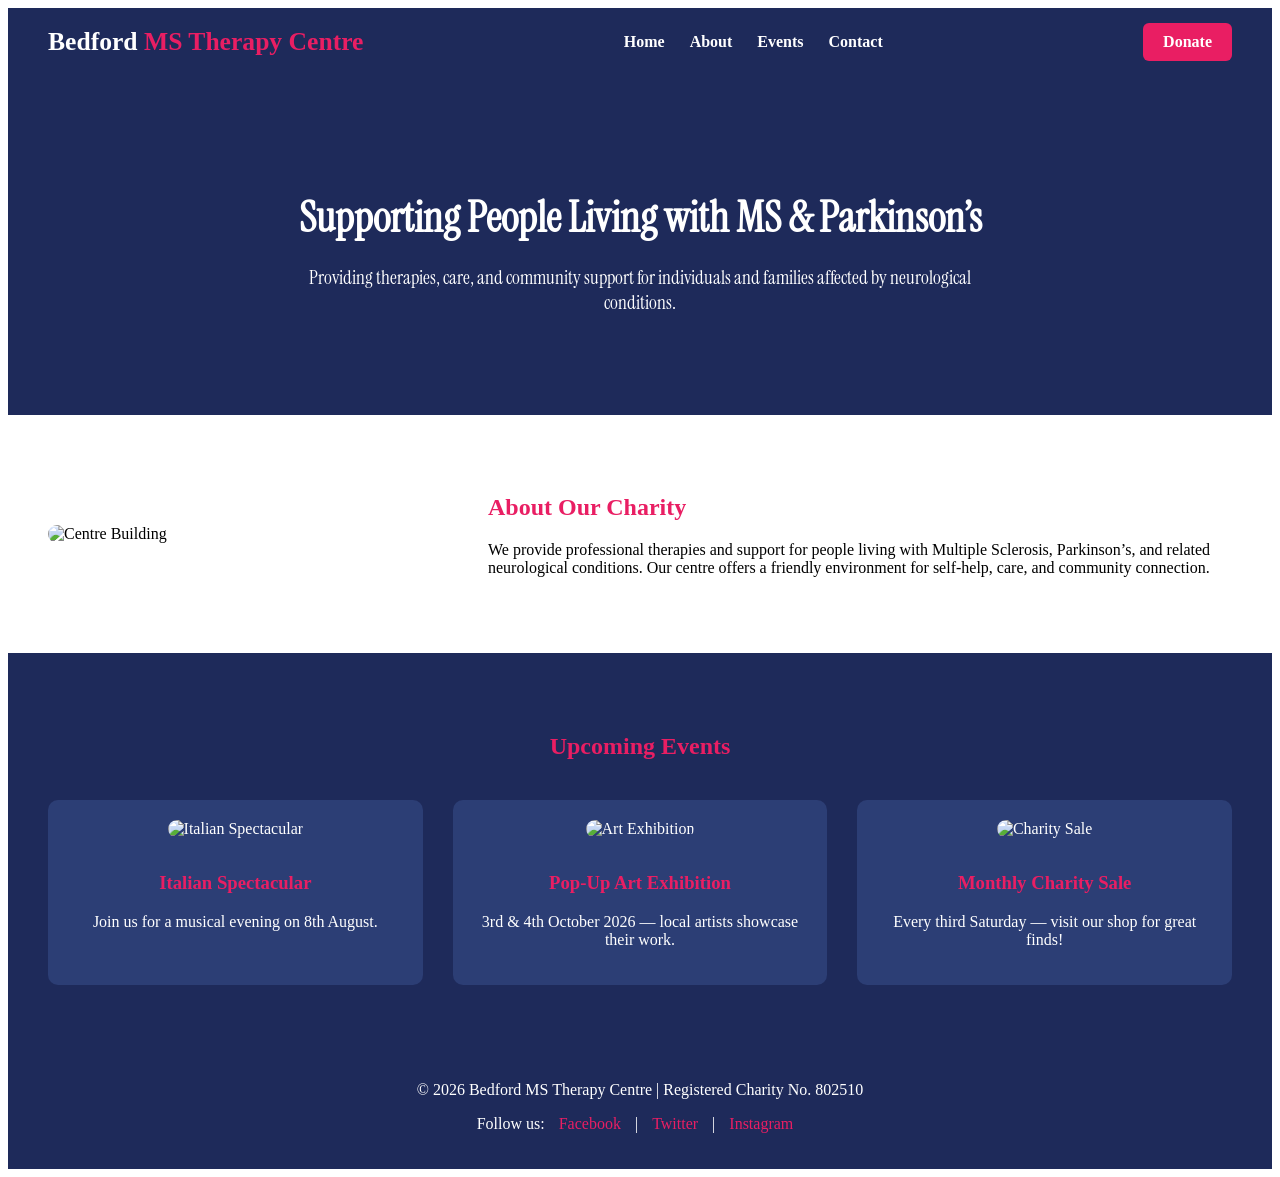
==== index.html @ 2bb35f6f "Merge pull request #1 from sixsevenuinely/main Add logo image" ====
<!DOCTYPE html>
<html lang="en">
<head>
  <meta charset="UTF-8">
  <meta name="viewport" content="width=device-width, initial-scale=1.0">
  <title>Bedford MS Therapy Centre</title>
<style>
  <style>
    body {
      font-family: Arial, Helvetica, sans-serif;
      margin: 0;
      background-color: #f5f7fa;
      color: #1e2a5a;
      line-height: 1.6;
    }

    a {
      text-decoration: none;
      color: inherit;
    }

    /* ===== NAVBAR ===== */
    .navbar {
      background-color: #1e2a5a;
      color: white;
      display: flex;
      justify-content: space-between;
      align-items: center;
      padding: 15px 40px;
      position: sticky;
      top: 0;
      z-index: 1000;
    }

    .logo {
      font-size: 1.6em;
      font-weight: bold;
    }

    .logo span {
      color: #e91e63;
    }

    .nav-links {
      list-style: none;
      display: flex;
      gap: 25px;
      margin: 0;
      padding: 0;
    }

    .nav-links li a {
      color: white;
      font-weight: bold;
      transition: 0.3s;
    }

    .nav-links li a:hover {
      color: #e91e63;
    }

    .donate-btn {
      background-color: #e91e63;
      color: white;
      padding: 10px 20px;
      border-radius: 6px;
      font-weight: bold;
      transition: 0.3s;
    }

    .donate-btn:hover {
      background-color: #c2185b;
    }

    /* Hamburger */
    .hamburger {
      display: none;
      font-size: 2rem;
      cursor: pointer;
    }

    #menu-toggle {
      display: none;
    }

    @media (max-width: 768px) {
      .nav-links {
        position: absolute;
        top: 70px;
        right: 0;
        background-color: #1e2a5a;
        width: 100%;
        flex-direction: column;
        text-align: center;
        display: none;
        padding: 20px 0;
      }

      .nav-links li {
        margin: 15px 0;
      }

      #menu-toggle:checked ~ .nav-links {
        display: flex;
      }

      .hamburger {
        display: block;
      }

      .donate-btn {
        display: none;
      }
    }

    /* ===== HERO ===== */
    .hero {
      background-color: #1e2a5a;
      color: white;
      text-align: center;
      padding: 80px 20px;
      font-family: "Instrument Serif", serif;
      font-weight: 400;
      font-style: normal;
    }

    .hero h1 {
      font-size: 2.6em;
      margin-bottom: 10px;
    }

    .hero p {
      font-size: 1.2em;
      max-width: 700px;
      margin: 20px auto;
    }

    /* ===== ABOUT ===== */
    .about {
      display: flex;
      flex-wrap: wrap;
      align-items: center;
      padding: 60px 40px;
      background-color: #ffffff;
    }

    .about img {
      width: 400px;
      border-radius: 10px;
      margin-right: 40px;
    }

    .about-text {
      flex: 1;
      min-width: 300px;
    }

    .about-text h2 {
      color: #e91e63;
    }

    @media (max-width: 768px) {
      .about {
        flex-direction: column;
        text-align: center;
      }

      .about img {
        margin: 0 0 20px 0;
      }
    }

    /* ===== EVENTS ===== */
    .events {
      background-color: #1e2a5a;
      color: white;
      padding: 60px 40px;
    }

    .events h2 {
      text-align: center;
      margin-bottom: 40px;
      color: #e91e63;
    }

    .event-grid {
      display: grid;
      grid-template-columns: repeat(auto-fit, minmax(250px, 1fr));
      gap: 30px;
    }

    .event {
      background-color: #2c3e75;
      padding: 20px;
      border-radius: 10px;
      text-align: center;
    }

    .event img {
      width: 100%;
      height: 180px;
      object-fit: cover;
      border-radius: 10px;
      margin-bottom: 15px;
    }

    .event h3 {
      color: #e91e63;
    }

    /* ===== FOOTER ===== */
    footer {
      background-color: #1e2a5a;
      color: white;
      text-align: center;
      padding: 20px;
    }

    footer a {
      color: #e91e63;
      margin: 0 10px;
    }
  </style>
  <link rel="preconnect" href="https://fonts.googleapis.com">
  <link rel="preconnect" href="https://fonts.gstatic.com" crossorigin>
  <link href="https://fonts.googleapis.com/css2?family=Instrument+Serif:ital@0;1&family=Montserrat:ital,wght@0,100..900;1,100..900&display=swap" rel="stylesheet">
</head>

<body>

  <!-- NAVBAR -->
  <nav class="navbar">
    <div class="logo">Bedford <span>MS Therapy Centre</span></div>

    <input type="checkbox" id="menu-toggle">
    <label for="menu-toggle" class="hamburger">&#9776;</label>

    <ul class="nav-links">
      <li><a href="index.html">Home</a></li>
      <li><a href="about.html">About</a></li>
      <li><a href="events.html">Events</a></li>
      <li><a href="contact.html">Contact</a></li>
    </ul>

    <a href="donate.html" class="donate-btn">Donate</a>
  </nav>

  <!-- HERO -->
  <section class="hero">
    <h1>Supporting People Living with MS & Parkinson’s</h1>
    <p>Providing therapies, care, and community support for individuals and families affected by neurological conditions.</p>
  </section>

  <!-- ABOUT -->
  <section class="about">
    <img src="images/image4.jpg" alt="Centre Building">
    <div class="about-text">
      <h2>About Our Charity</h2>
      <p>We provide professional therapies and support for people living with Multiple Sclerosis, Parkinson’s, and related neurological conditions. Our centre offers a friendly environment for self-help, care, and community connection.</p>
    </div>
  </section>

  <!-- EVENTS -->
  <section class="events">
    <h2>Upcoming Events</h2>
    <div class="event-grid">
      <div class="event">
        <img src="images/image2.webp" alt="Italian Spectacular">
        <h3>Italian Spectacular</h3>
        <p>Join us for a musical evening on 8th August.</p>
      </div>

      <div class="event">
        <img src="image3.webp" alt="Art Exhibition">
        <h3>Pop-Up Art Exhibition</h3>
        <p>3rd & 4th October 2026 — local artists showcase their work.</p>
      </div>

      <div class="event">
        <img src="image4.webp" alt="Charity Sale">
        <h3>Monthly Charity Sale</h3>
        <p>Every third Saturday — visit our shop for great finds!</p>
      </div>
    </div>
  </section>

  <!-- FOOTER -->
  <footer>
    <p>© 2026 Bedford MS Therapy Centre | Registered Charity No. 802510</p>
    <p>Follow us:
      <a href="#">Facebook</a> |
      <a href="#">Twitter</a> |
      <a href="#">Instagram</a>
    </p>
  </footer>

</body>
</html>
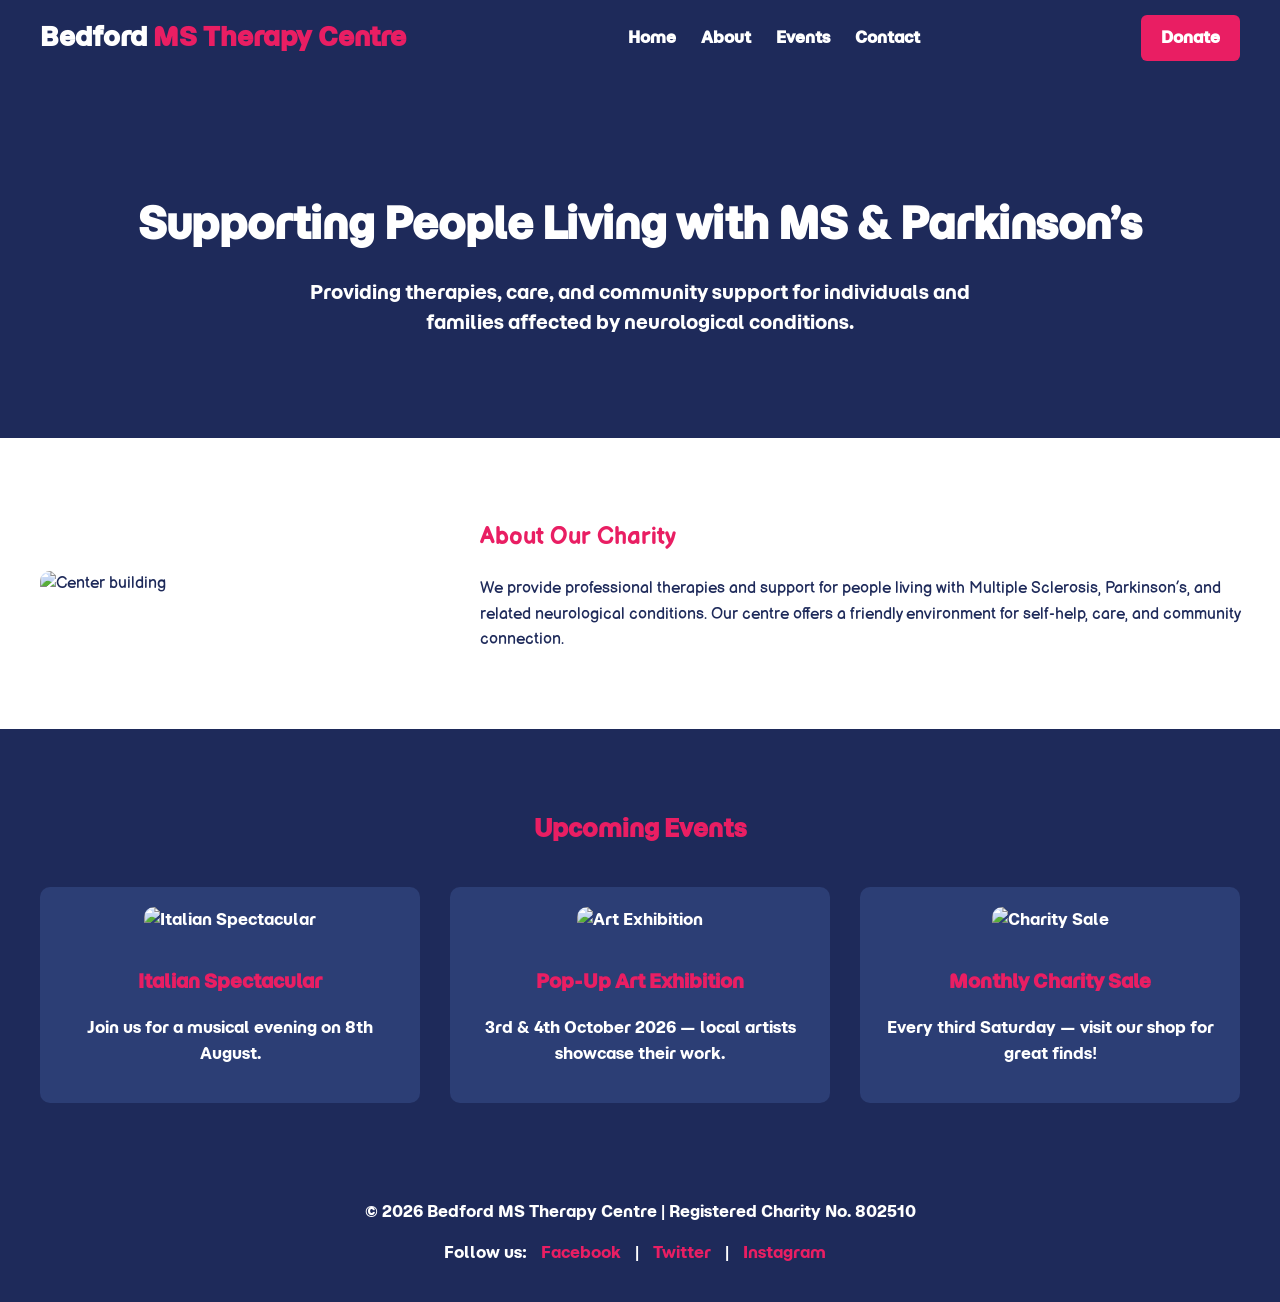
==== commit 21c607a8: "Fixed Fonts" ====
--- a/index.html
+++ b/index.html
@@ -4,10 +4,14 @@
   <meta charset="UTF-8">
   <meta name="viewport" content="width=device-width, initial-scale=1.0">
   <title>Bedford MS Therapy Centre</title>
-<style>
+
   <style>
+  @import url('https://fonts.googleapis.com/css2?family=Momo+Trust+Display&display=swap');
+  @import url('https://fonts.googleapis.com/css2?family=Balsamiq+Sans:ital,wght@0,400;0,700;1,400;1,700&display=swap');
     body {
-      font-family: Arial, Helvetica, sans-serif;
+      font-family: "Momo Trust Display", sans-serif;
+      font-weight: 400;
+      font-style: normal;
       margin: 0;
       background-color: #f5f7fa;
       color: #1e2a5a;
@@ -119,9 +123,6 @@
       color: white;
       text-align: center;
       padding: 80px 20px;
-      font-family: "Instrument Serif", serif;
-      font-weight: 400;
-      font-style: normal;
     }
 
     .hero h1 {
@@ -137,6 +138,9 @@
 
     /* ===== ABOUT ===== */
     .about {
+      font-family: "Balsamiq Sans", sans-serif;
+      font-weight: 400;
+      font-style: normal;
       display: flex;
       flex-wrap: wrap;
       align-items: center;
@@ -220,10 +224,8 @@
       color: #e91e63;
       margin: 0 10px;
     }
+
   </style>
-  <link rel="preconnect" href="https://fonts.googleapis.com">
-  <link rel="preconnect" href="https://fonts.gstatic.com" crossorigin>
-  <link href="https://fonts.googleapis.com/css2?family=Instrument+Serif:ital@0;1&family=Montserrat:ital,wght@0,100..900;1,100..900&display=swap" rel="stylesheet">
 </head>
 
 <body>
@@ -253,7 +255,7 @@
 
   <!-- ABOUT -->
   <section class="about">
-    <img src="images/image4.jpg" alt="Centre Building">
+    <img src="" alt="Center building">
     <div class="about-text">
       <h2>About Our Charity</h2>
       <p>We provide professional therapies and support for people living with Multiple Sclerosis, Parkinson’s, and related neurological conditions. Our centre offers a friendly environment for self-help, care, and community connection.</p>
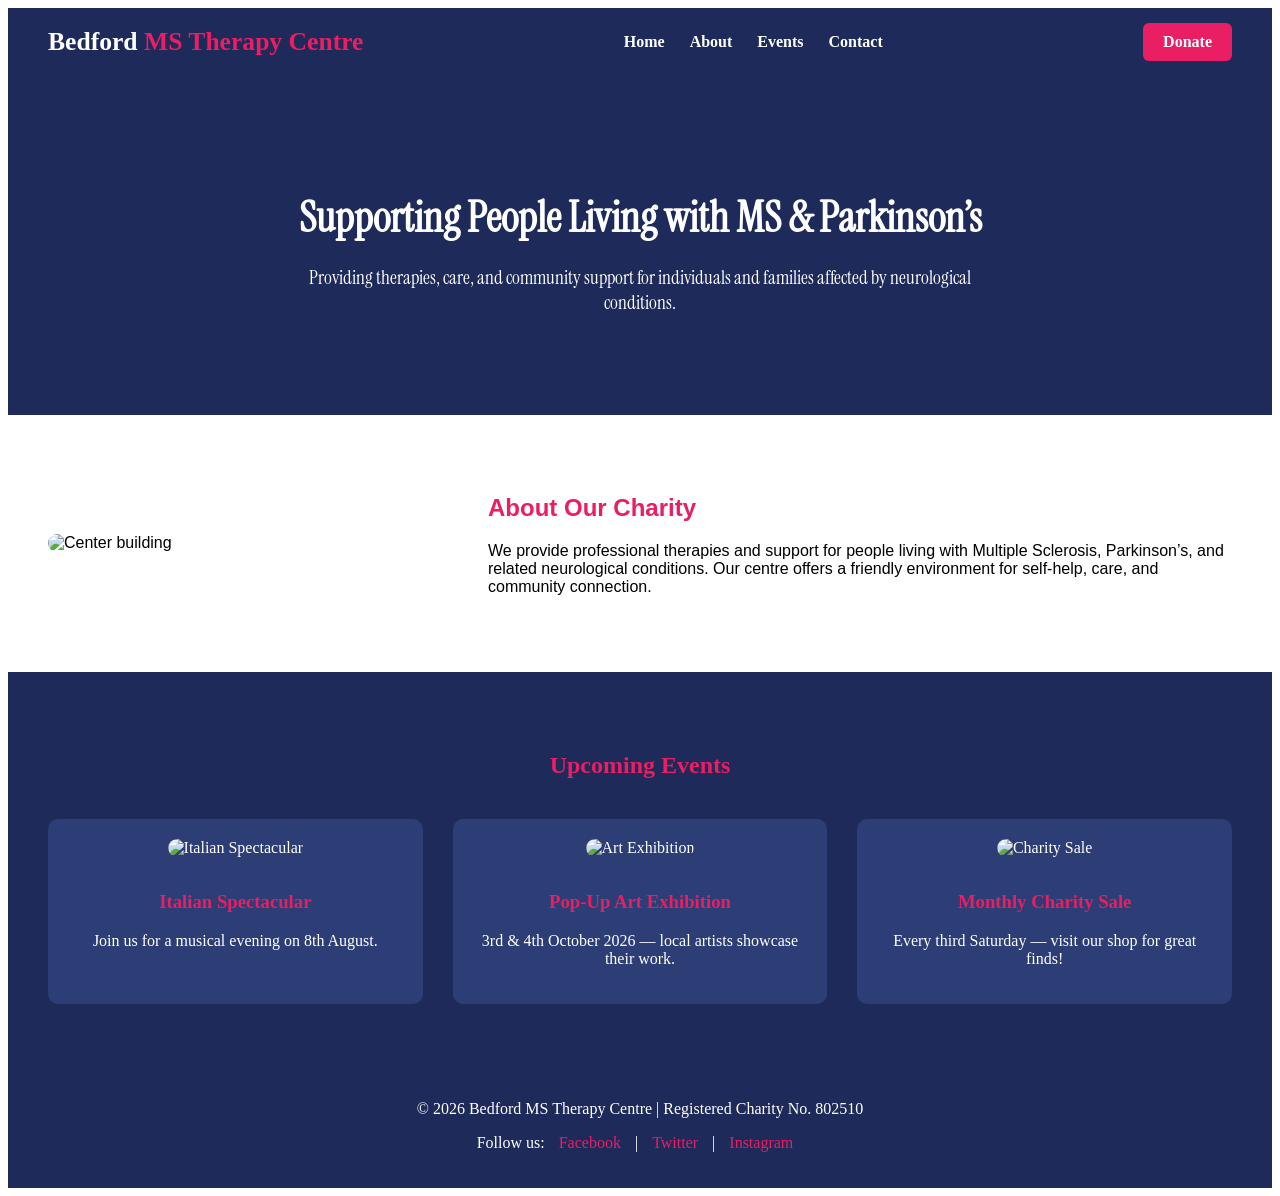
==== commit 060d60fe: "Fixed Fonts" ====
--- a/index.html
+++ b/index.html
@@ -4,7 +4,7 @@
   <meta charset="UTF-8">
   <meta name="viewport" content="width=device-width, initial-scale=1.0">
   <title>Bedford MS Therapy Centre</title>
-
+<style>
   <style>
   @import url('https://fonts.googleapis.com/css2?family=Momo+Trust+Display&display=swap');
   @import url('https://fonts.googleapis.com/css2?family=Balsamiq+Sans:ital,wght@0,400;0,700;1,400;1,700&display=swap');
@@ -123,6 +123,9 @@
       color: white;
       text-align: center;
       padding: 80px 20px;
+      font-family: "Instrument Serif", serif;
+      font-weight: 400;
+      font-style: normal;
     }
 
     .hero h1 {
@@ -226,6 +229,9 @@
     }
 
   </style>
+  <link rel="preconnect" href="https://fonts.googleapis.com">
+  <link rel="preconnect" href="https://fonts.gstatic.com" crossorigin>
+  <link href="https://fonts.googleapis.com/css2?family=Instrument+Serif:ital@0;1&family=Montserrat:ital,wght@0,100..900;1,100..900&display=swap" rel="stylesheet">
 </head>
 
 <body>
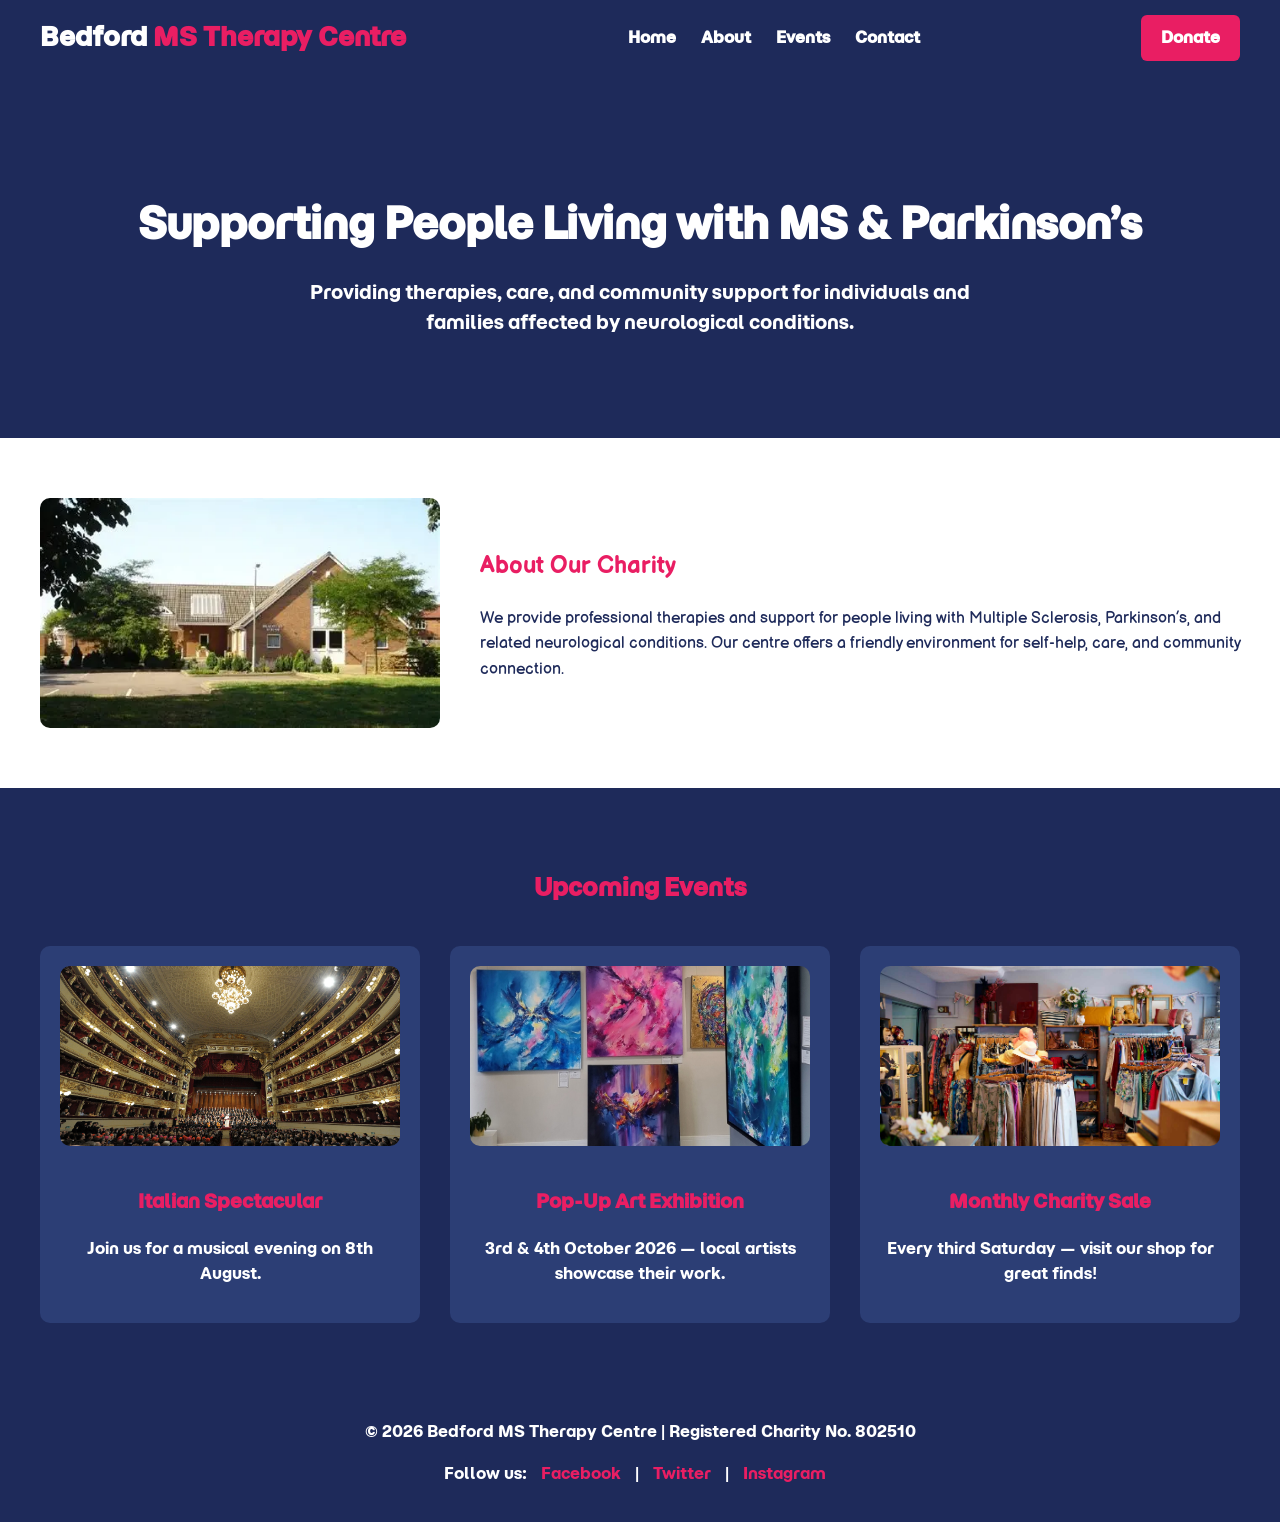
==== commit e53a1d5b: "Merge pull request #3 from JessWalt08/main added images to main page" ====
--- a/index.html
+++ b/index.html
@@ -4,7 +4,7 @@
   <meta charset="UTF-8">
   <meta name="viewport" content="width=device-width, initial-scale=1.0">
   <title>Bedford MS Therapy Centre</title>
-<style>
+
   <style>
   @import url('https://fonts.googleapis.com/css2?family=Momo+Trust+Display&display=swap');
   @import url('https://fonts.googleapis.com/css2?family=Balsamiq+Sans:ital,wght@0,400;0,700;1,400;1,700&display=swap');
@@ -123,9 +123,6 @@
       color: white;
       text-align: center;
       padding: 80px 20px;
-      font-family: "Instrument Serif", serif;
-      font-weight: 400;
-      font-style: normal;
     }
 
     .hero h1 {
@@ -229,9 +226,6 @@
     }
 
   </style>
-  <link rel="preconnect" href="https://fonts.googleapis.com">
-  <link rel="preconnect" href="https://fonts.gstatic.com" crossorigin>
-  <link href="https://fonts.googleapis.com/css2?family=Instrument+Serif:ital@0;1&family=Montserrat:ital,wght@0,100..900;1,100..900&display=swap" rel="stylesheet">
 </head>
 
 <body>
@@ -261,7 +255,7 @@
 
   <!-- ABOUT -->
   <section class="about">
-    <img src="" alt="Center building">
+    <img src="images/centre building.webp" alt="Centre Building">
     <div class="about-text">
       <h2>About Our Charity</h2>
       <p>We provide professional therapies and support for people living with Multiple Sclerosis, Parkinson’s, and related neurological conditions. Our centre offers a friendly environment for self-help, care, and community connection.</p>
@@ -273,19 +267,19 @@
     <h2>Upcoming Events</h2>
     <div class="event-grid">
       <div class="event">
-        <img src="images/image2.webp" alt="Italian Spectacular">
+        <img src="images/italian.jpg" alt="Italian Spectacular">
         <h3>Italian Spectacular</h3>
         <p>Join us for a musical evening on 8th August.</p>
       </div>
 
       <div class="event">
-        <img src="image3.webp" alt="Art Exhibition">
+        <img src="images/pop up art.jpg" alt="Art Exhibition">
         <h3>Pop-Up Art Exhibition</h3>
         <p>3rd & 4th October 2026 — local artists showcase their work.</p>
       </div>
 
       <div class="event">
-        <img src="image4.webp" alt="Charity Sale">
+        <img src="images/charity.jpg" alt="Charity Sale">
         <h3>Monthly Charity Sale</h3>
         <p>Every third Saturday — visit our shop for great finds!</p>
       </div>
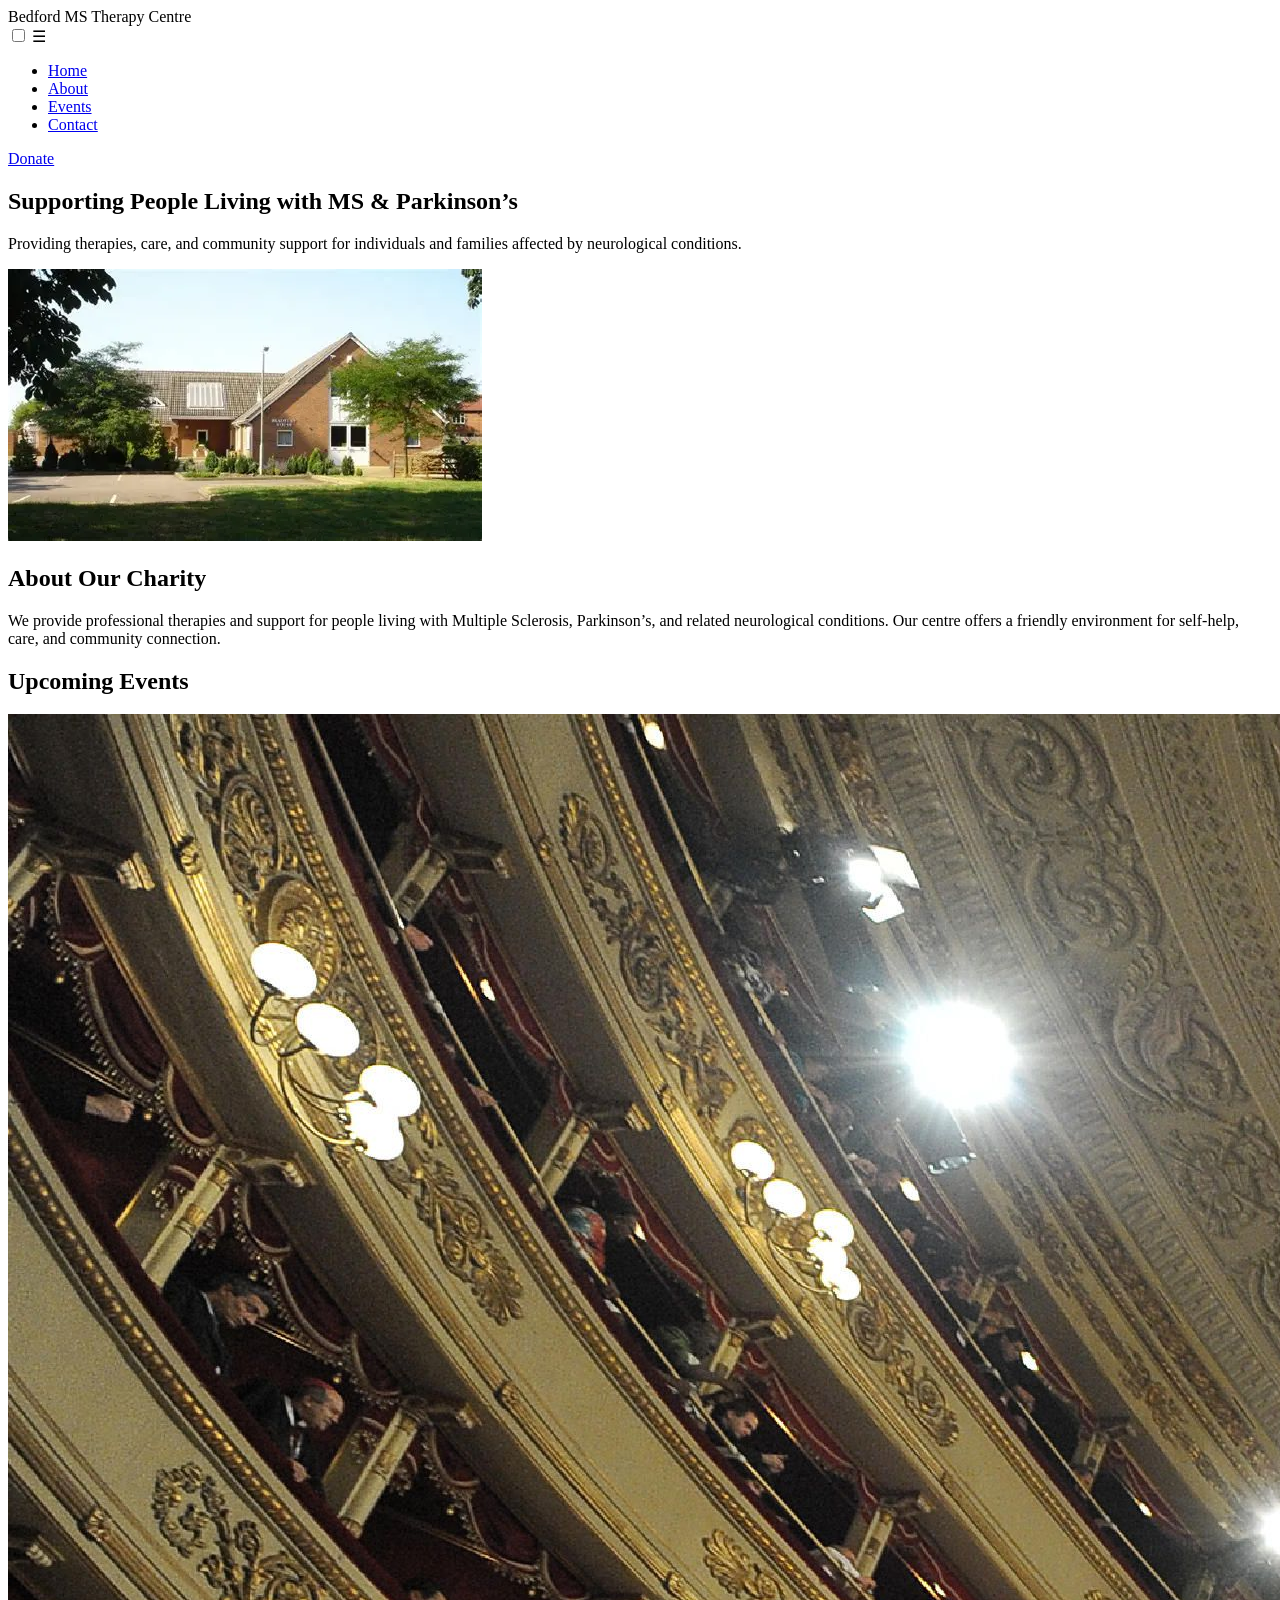
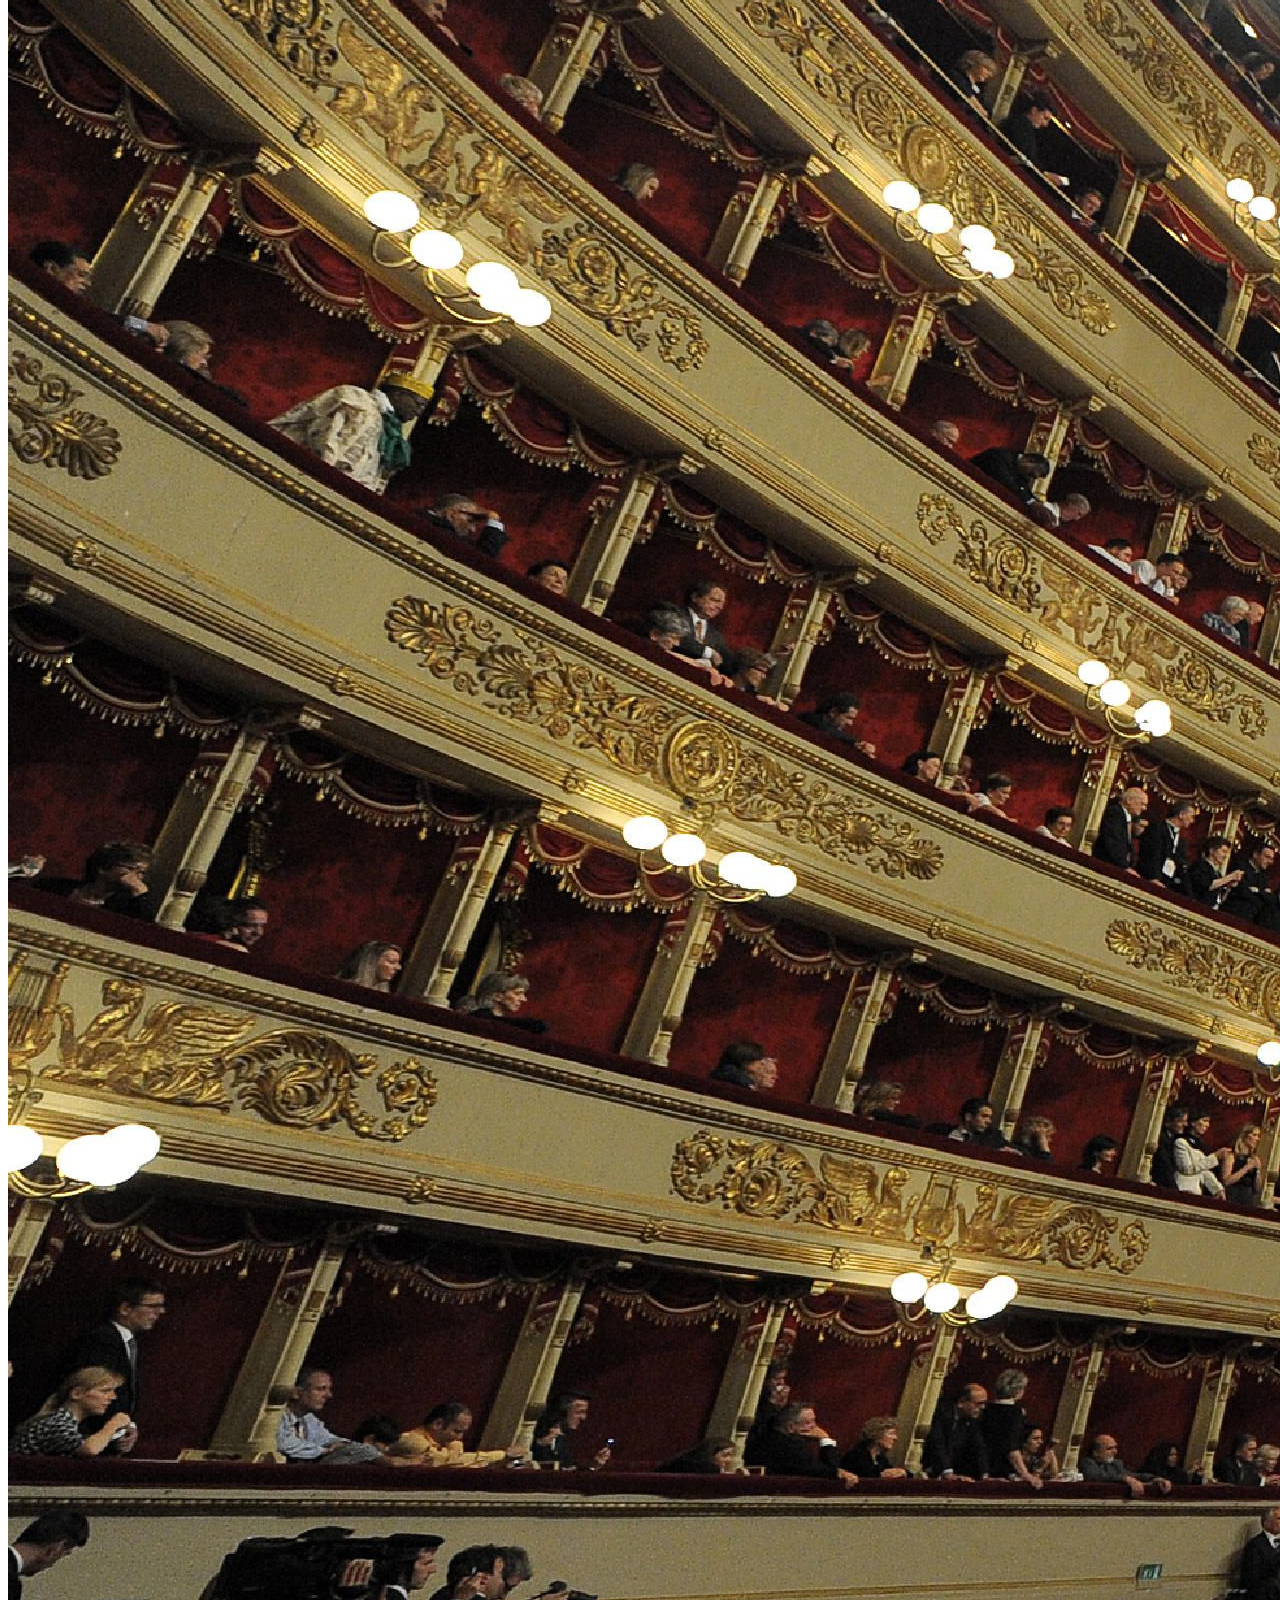
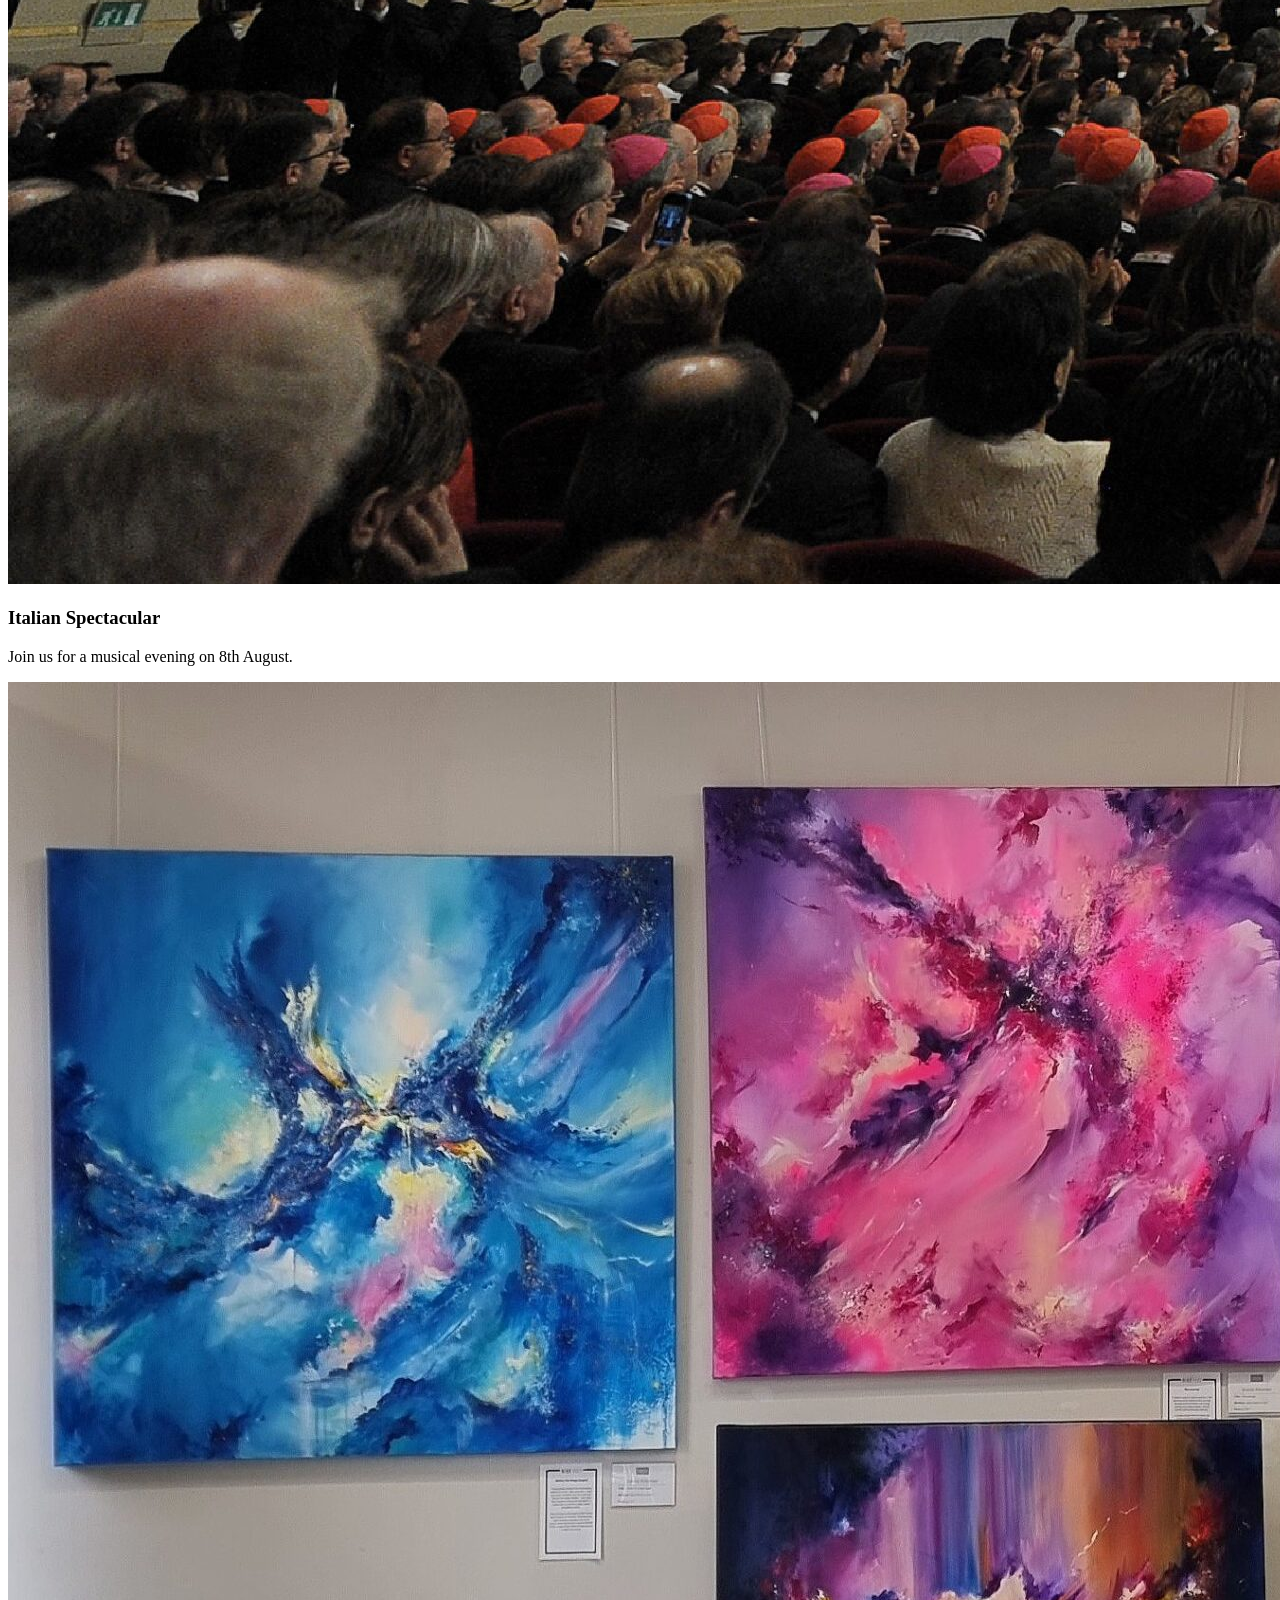
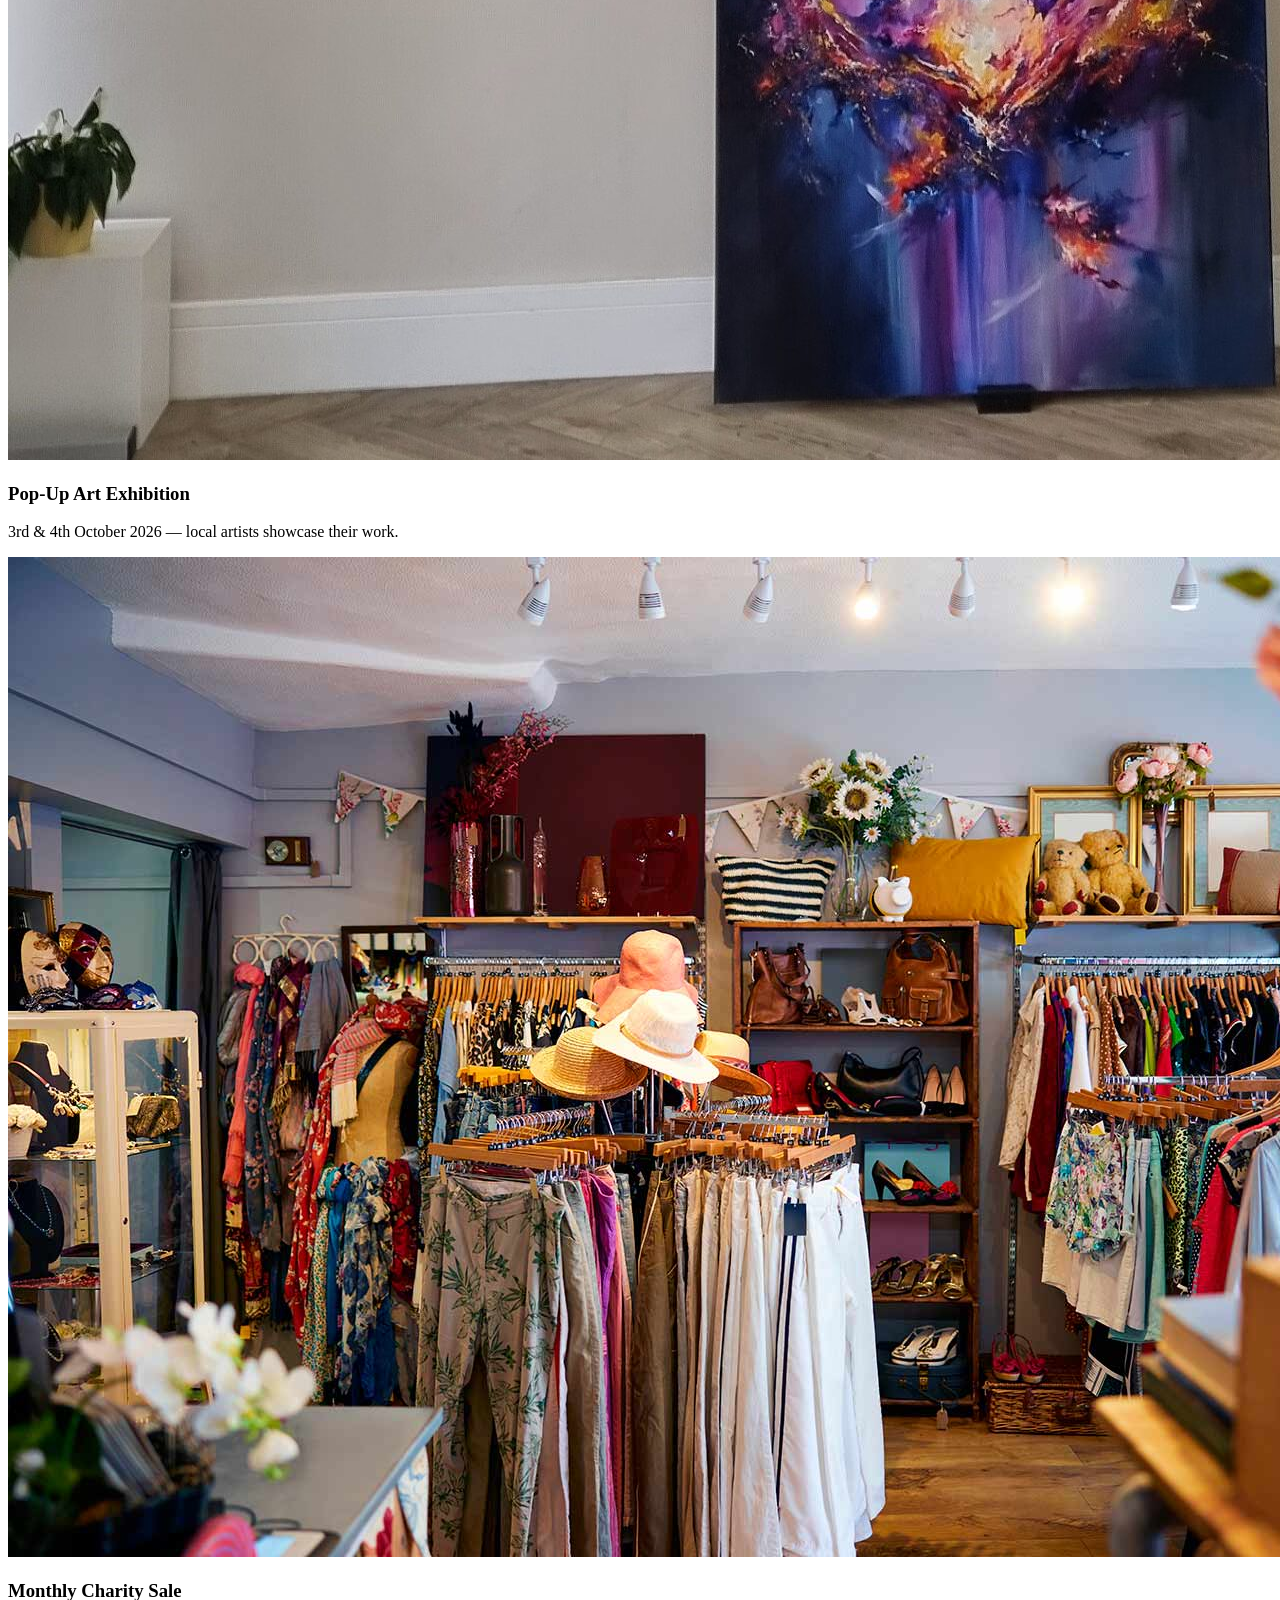
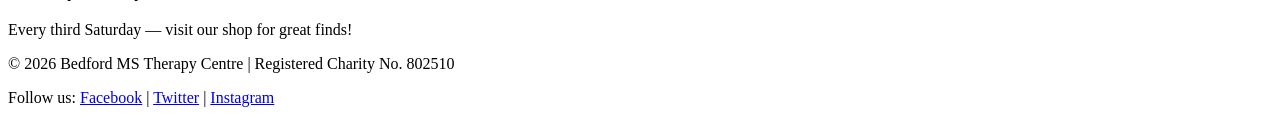
==== commit 726bc65c: "Main.css Integrated" ====
--- a/index.html
+++ b/index.html
@@ -3,229 +3,11 @@
 <head>
   <meta charset="UTF-8">
   <meta name="viewport" content="width=device-width, initial-scale=1.0">
+  <link rel="shortcut icon" type="image/jpg" href="images/favicon.ico" />
   <title>Bedford MS Therapy Centre</title>
 
-  <style>
-  @import url('https://fonts.googleapis.com/css2?family=Momo+Trust+Display&display=swap');
-  @import url('https://fonts.googleapis.com/css2?family=Balsamiq+Sans:ital,wght@0,400;0,700;1,400;1,700&display=swap');
-    body {
-      font-family: "Momo Trust Display", sans-serif;
-      font-weight: 400;
-      font-style: normal;
-      margin: 0;
-      background-color: #f5f7fa;
-      color: #1e2a5a;
-      line-height: 1.6;
-    }
-
-    a {
-      text-decoration: none;
-      color: inherit;
-    }
-
-    /* ===== NAVBAR ===== */
-    .navbar {
-      background-color: #1e2a5a;
-      color: white;
-      display: flex;
-      justify-content: space-between;
-      align-items: center;
-      padding: 15px 40px;
-      position: sticky;
-      top: 0;
-      z-index: 1000;
-    }
-
-    .logo {
-      font-size: 1.6em;
-      font-weight: bold;
-    }
-
-    .logo span {
-      color: #e91e63;
-    }
-
-    .nav-links {
-      list-style: none;
-      display: flex;
-      gap: 25px;
-      margin: 0;
-      padding: 0;
-    }
-
-    .nav-links li a {
-      color: white;
-      font-weight: bold;
-      transition: 0.3s;
-    }
-
-    .nav-links li a:hover {
-      color: #e91e63;
-    }
-
-    .donate-btn {
-      background-color: #e91e63;
-      color: white;
-      padding: 10px 20px;
-      border-radius: 6px;
-      font-weight: bold;
-      transition: 0.3s;
-    }
-
-    .donate-btn:hover {
-      background-color: #c2185b;
-    }
-
-    /* Hamburger */
-    .hamburger {
-      display: none;
-      font-size: 2rem;
-      cursor: pointer;
-    }
-
-    #menu-toggle {
-      display: none;
-    }
-
-    @media (max-width: 768px) {
-      .nav-links {
-        position: absolute;
-        top: 70px;
-        right: 0;
-        background-color: #1e2a5a;
-        width: 100%;
-        flex-direction: column;
-        text-align: center;
-        display: none;
-        padding: 20px 0;
-      }
-
-      .nav-links li {
-        margin: 15px 0;
-      }
-
-      #menu-toggle:checked ~ .nav-links {
-        display: flex;
-      }
-
-      .hamburger {
-        display: block;
-      }
-
-      .donate-btn {
-        display: none;
-      }
-    }
-
-    /* ===== HERO ===== */
-    .hero {
-      background-color: #1e2a5a;
-      color: white;
-      text-align: center;
-      padding: 80px 20px;
-    }
-
-    .hero h1 {
-      font-size: 2.6em;
-      margin-bottom: 10px;
-    }
-
-    .hero p {
-      font-size: 1.2em;
-      max-width: 700px;
-      margin: 20px auto;
-    }
-
-    /* ===== ABOUT ===== */
-    .about {
-      font-family: "Balsamiq Sans", sans-serif;
-      font-weight: 400;
-      font-style: normal;
-      display: flex;
-      flex-wrap: wrap;
-      align-items: center;
-      padding: 60px 40px;
-      background-color: #ffffff;
-    }
-
-    .about img {
-      width: 400px;
-      border-radius: 10px;
-      margin-right: 40px;
-    }
-
-    .about-text {
-      flex: 1;
-      min-width: 300px;
-    }
-
-    .about-text h2 {
-      color: #e91e63;
-    }
-
-    @media (max-width: 768px) {
-      .about {
-        flex-direction: column;
-        text-align: center;
-      }
-
-      .about img {
-        margin: 0 0 20px 0;
-      }
-    }
-
-    /* ===== EVENTS ===== */
-    .events {
-      background-color: #1e2a5a;
-      color: white;
-      padding: 60px 40px;
-    }
-
-    .events h2 {
-      text-align: center;
-      margin-bottom: 40px;
-      color: #e91e63;
-    }
-
-    .event-grid {
-      display: grid;
-      grid-template-columns: repeat(auto-fit, minmax(250px, 1fr));
-      gap: 30px;
-    }
-
-    .event {
-      background-color: #2c3e75;
-      padding: 20px;
-      border-radius: 10px;
-      text-align: center;
-    }
-
-    .event img {
-      width: 100%;
-      height: 180px;
-      object-fit: cover;
-      border-radius: 10px;
-      margin-bottom: 15px;
-    }
-
-    .event h3 {
-      color: #e91e63;
-    }
-
-    /* ===== FOOTER ===== */
-    footer {
-      background-color: #1e2a5a;
-      color: white;
-      text-align: center;
-      padding: 20px;
-    }
-
-    footer a {
-      color: #e91e63;
-      margin: 0 10px;
-    }
-
-  </style>
+  <link rel="stylesheet" href="css/Main.css">
+  <link rel="stylesheet" href="css/Index.css">
 </head>
 
 <body>
@@ -290,9 +72,9 @@
   <footer>
     <p>© 2026 Bedford MS Therapy Centre | Registered Charity No. 802510</p>
     <p>Follow us:
-      <a href="#">Facebook</a> |
-      <a href="#">Twitter</a> |
-      <a href="#">Instagram</a>
+      <a href="https://www.facebook.com/BedsNorthantsMsTherapyCentre">Facebook</a> |
+      <a href="https://x.com/mstherapybeds">Twitter</a> |
+      <a href="https://www.instagram.com/bedfordmstherapy/">Instagram</a>
     </p>
   </footer>
 
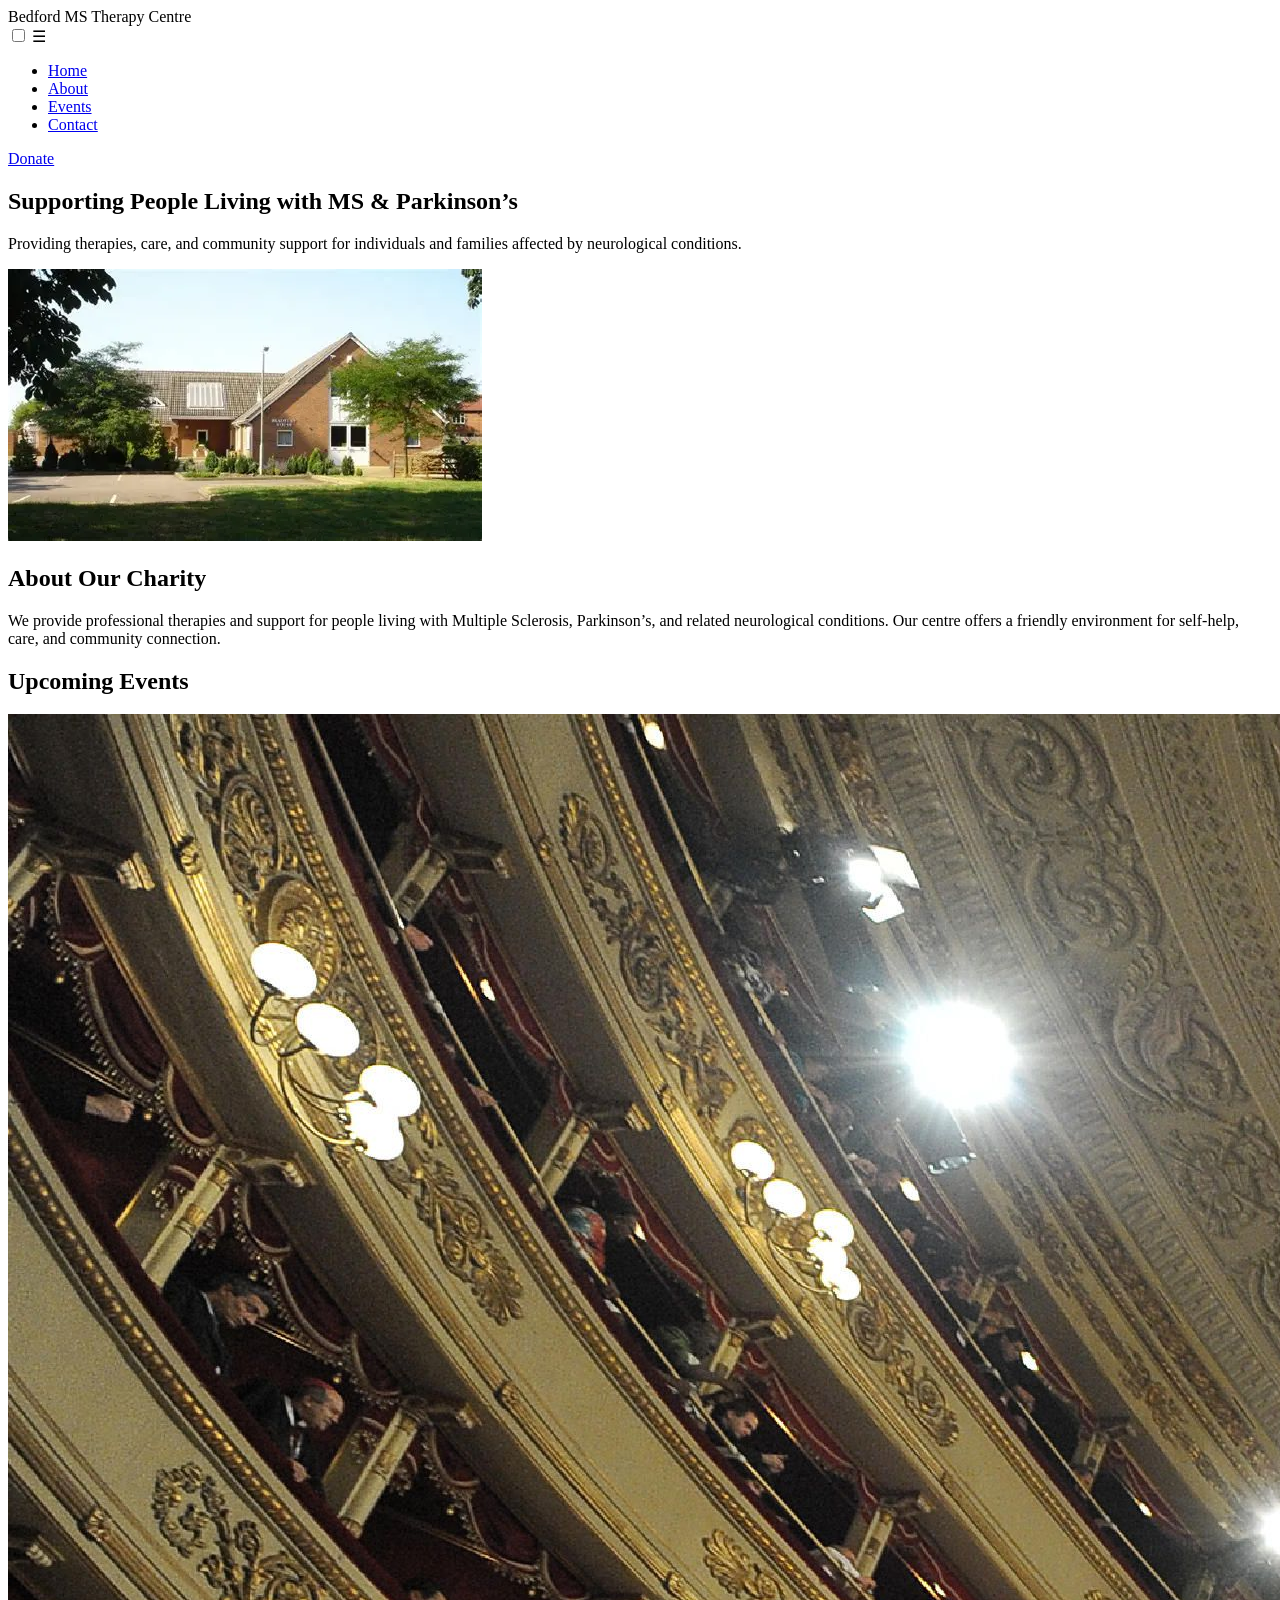
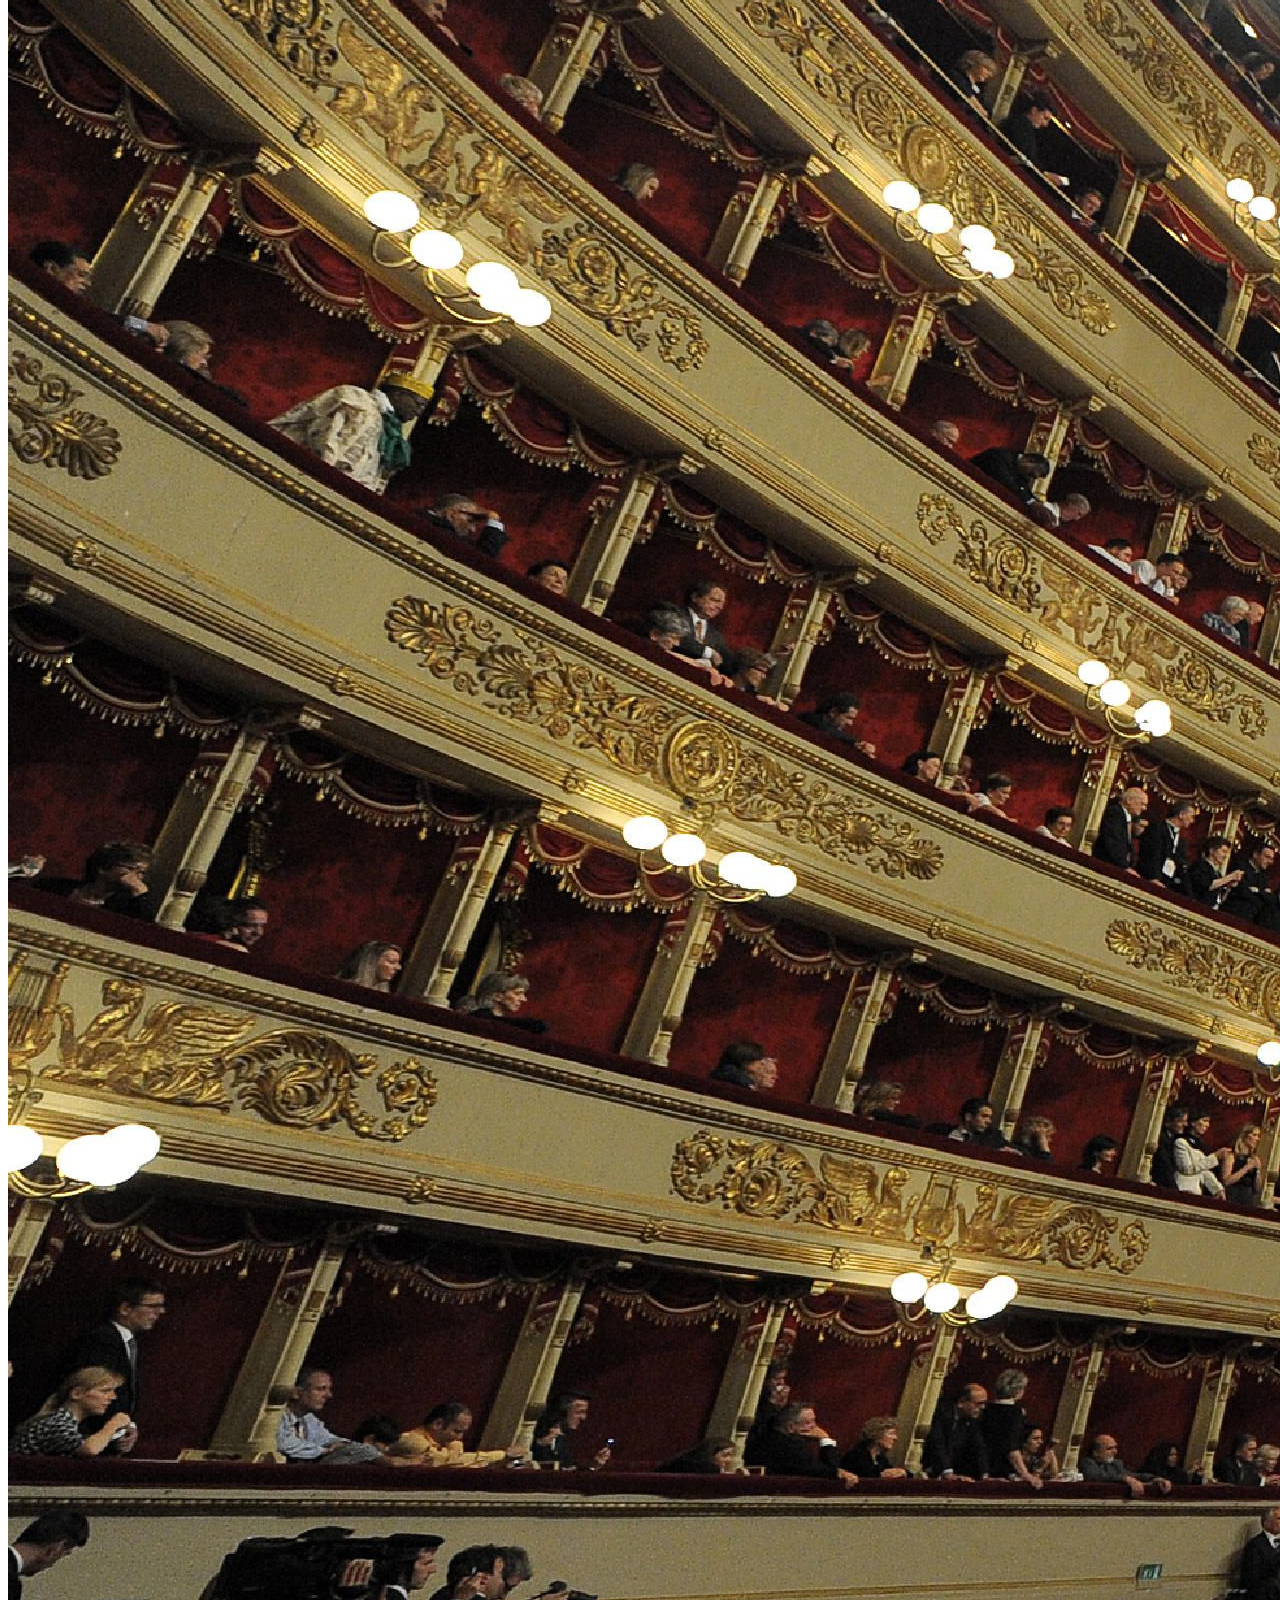
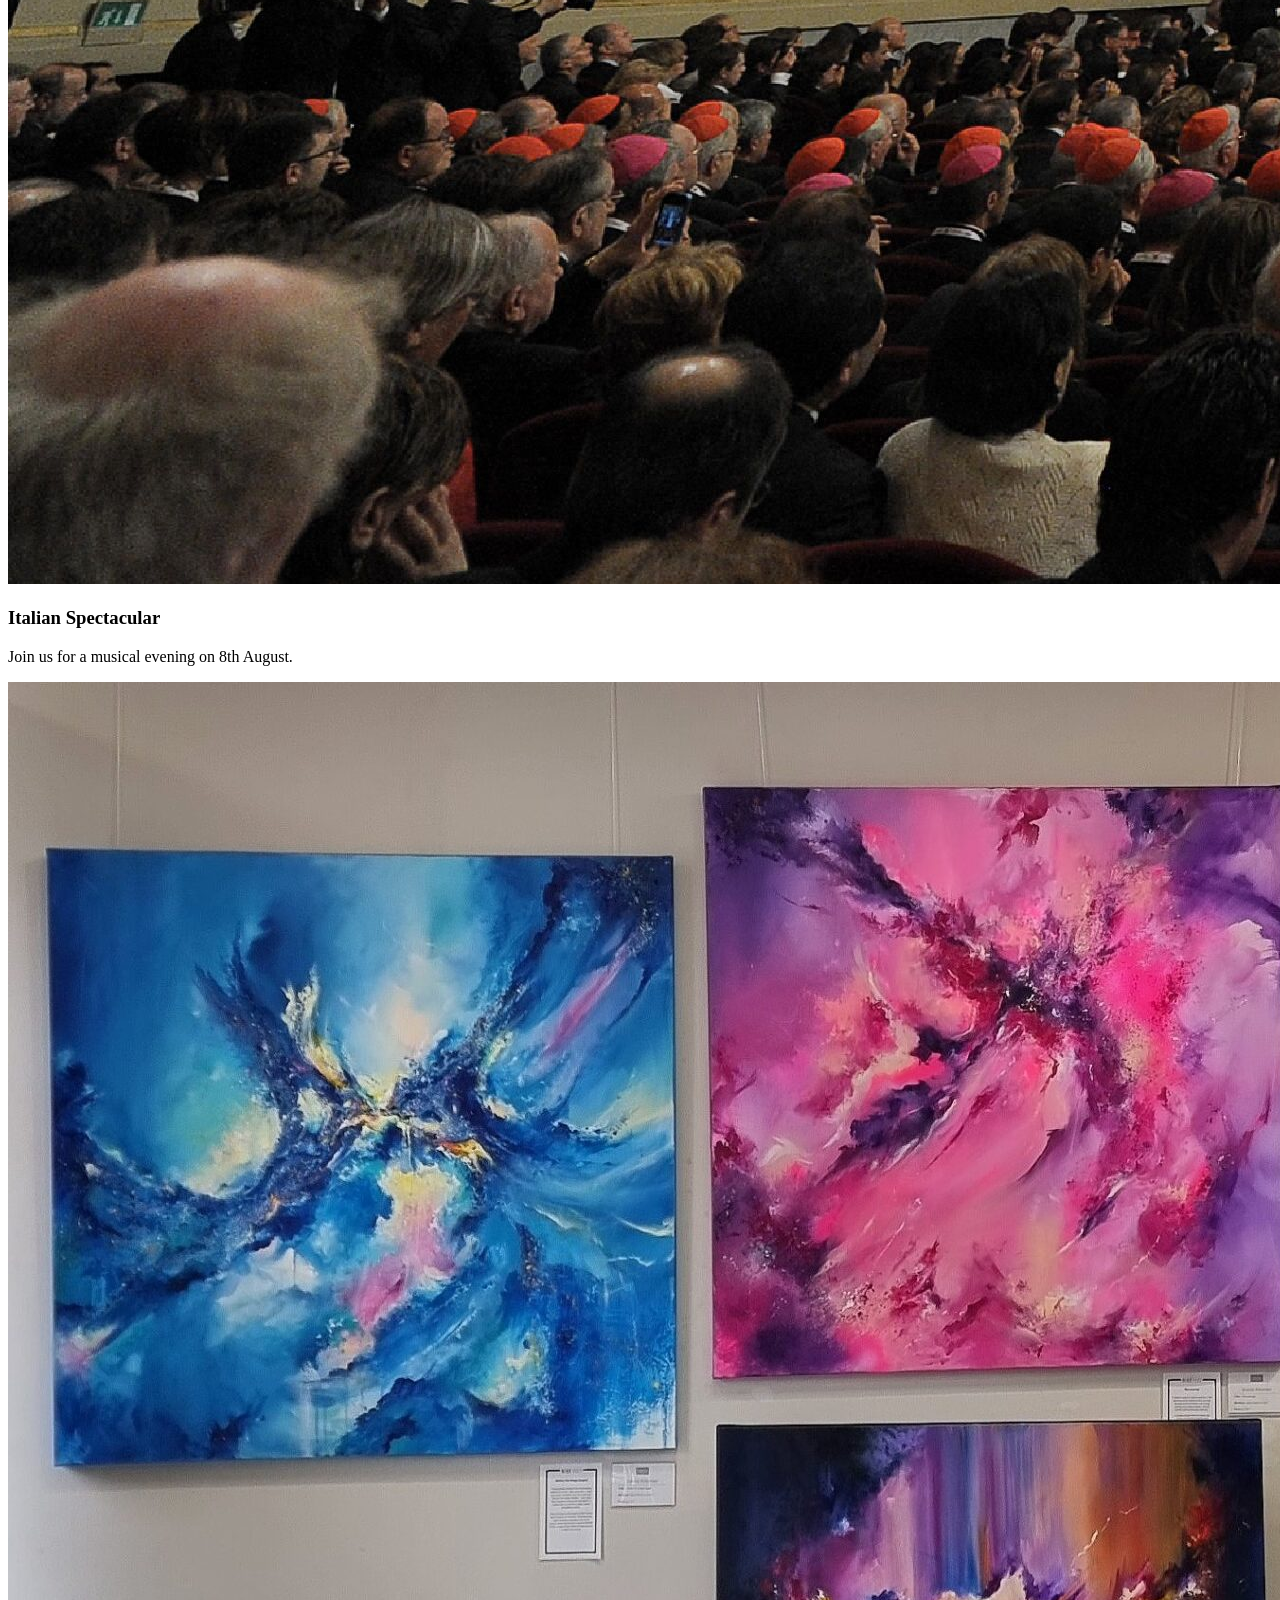
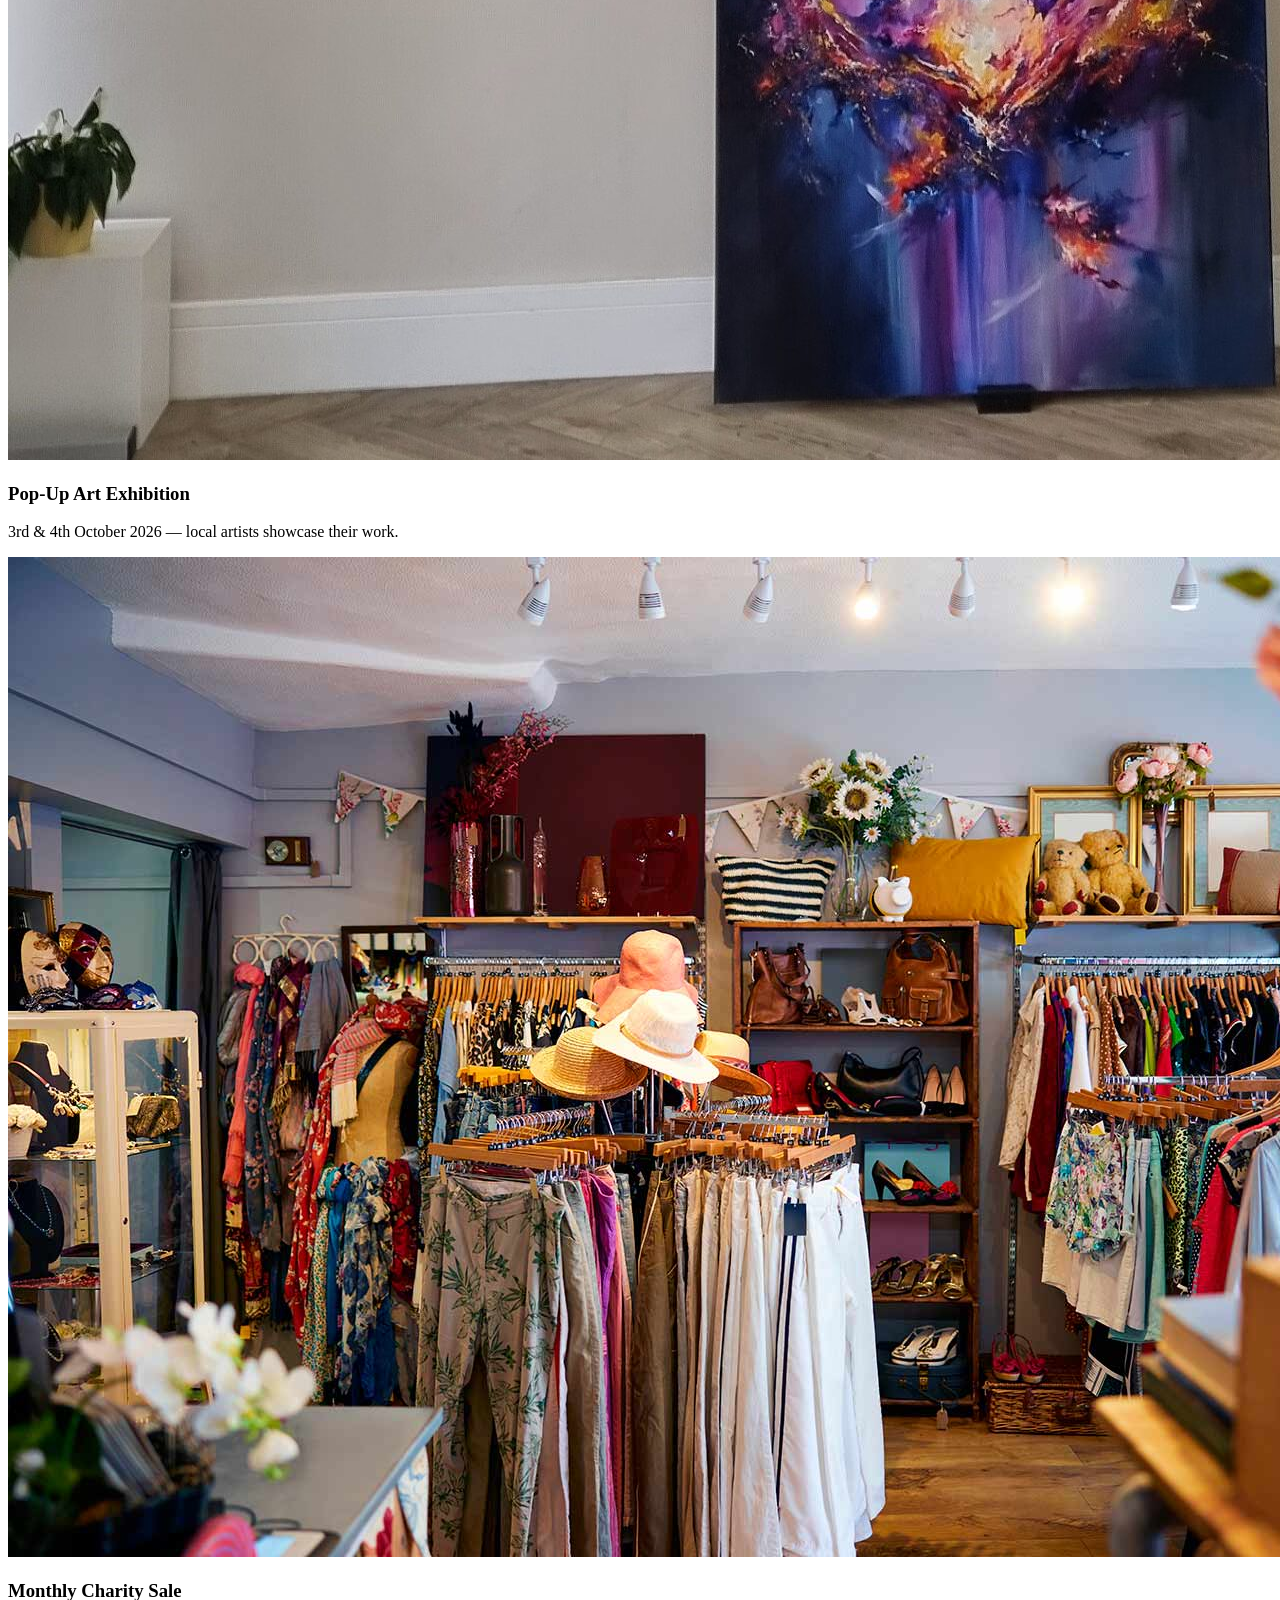
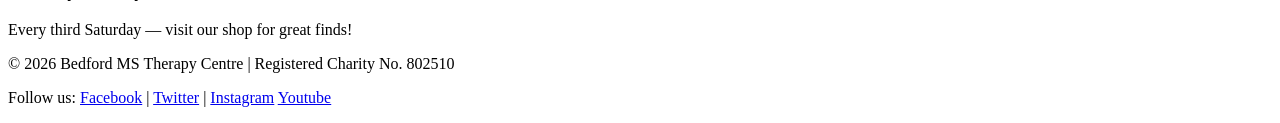
==== commit 7c94cbef: "Merge pull request #28 from matth-oss/patch-5 Add YouTube link to footer in index.html" ====
--- a/index.html
+++ b/index.html
@@ -75,6 +75,7 @@
       <a href="https://www.facebook.com/BedsNorthantsMsTherapyCentre">Facebook</a> |
       <a href="https://x.com/mstherapybeds">Twitter</a> |
       <a href="https://www.instagram.com/bedfordmstherapy/">Instagram</a>
+      <a href="https://www.youtube.com/@Mscentrebedsandnorthants">Youtube</a>
     </p>
   </footer>
 
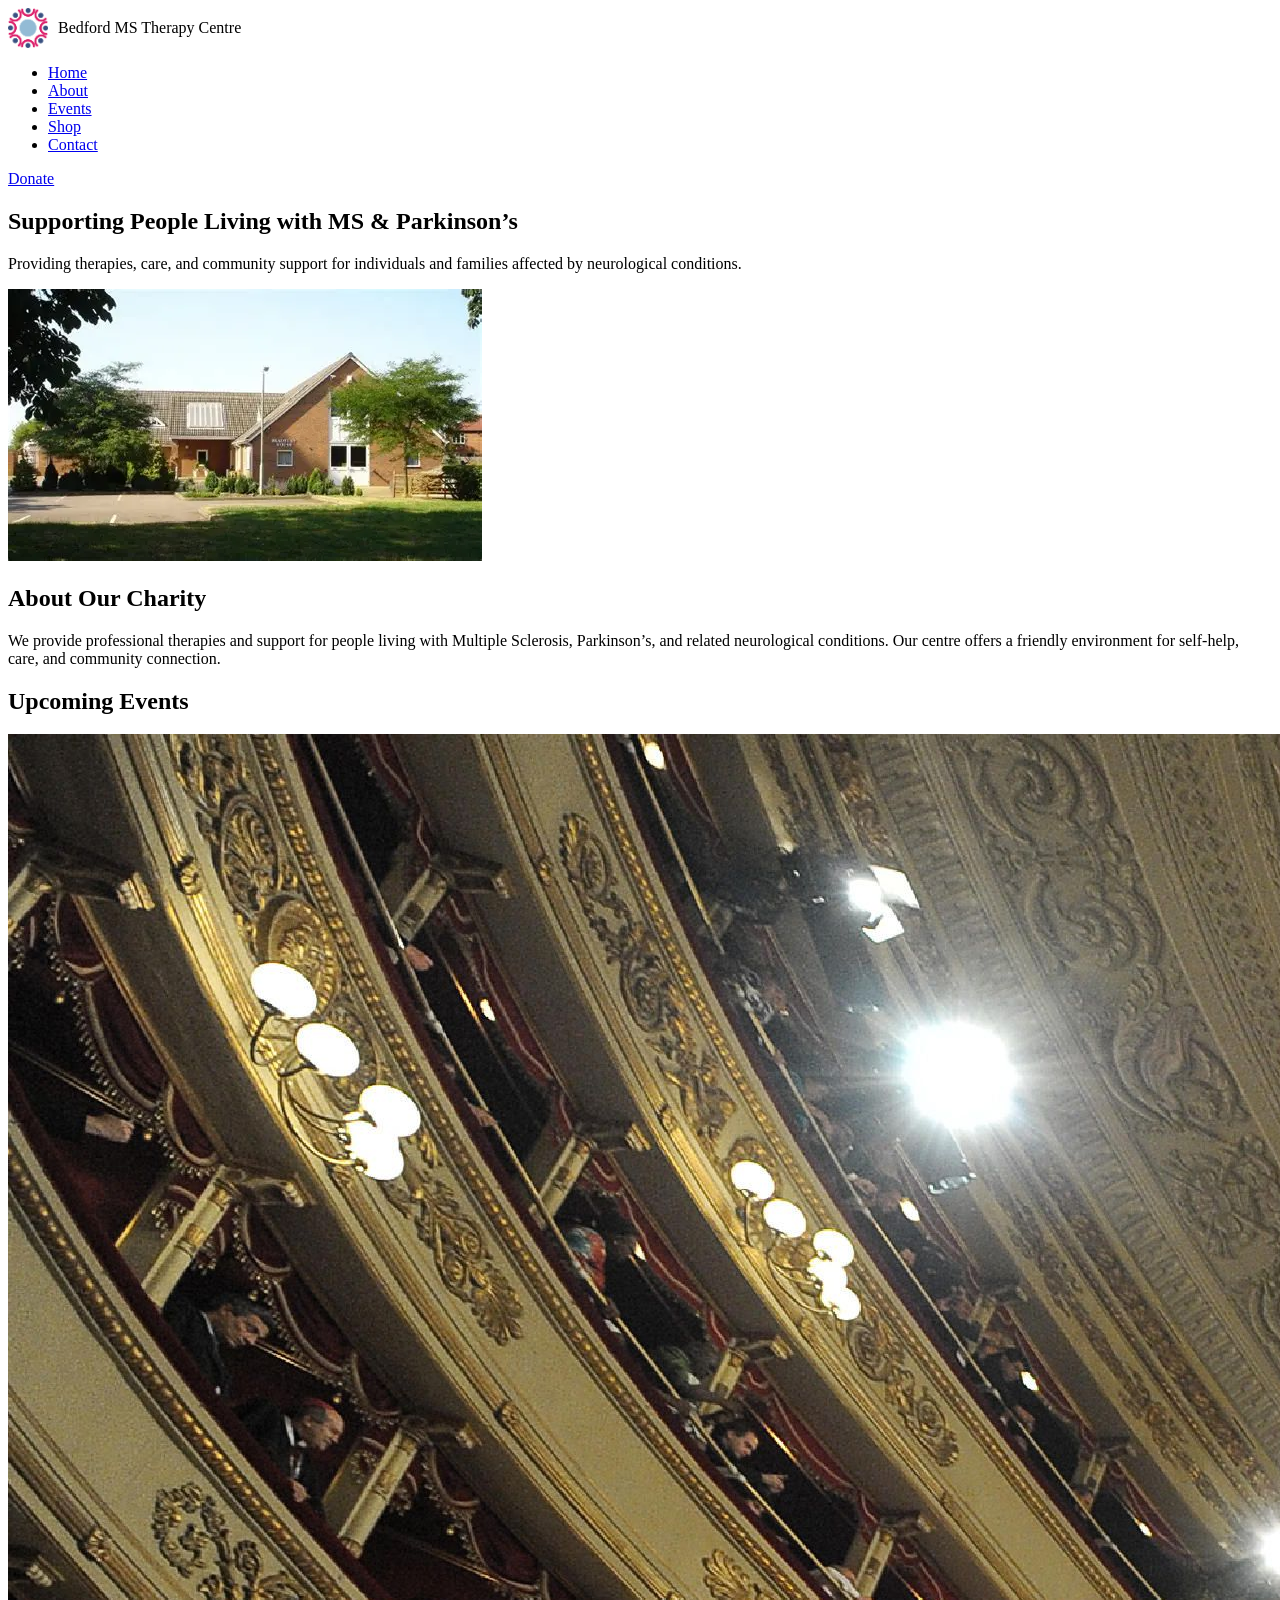
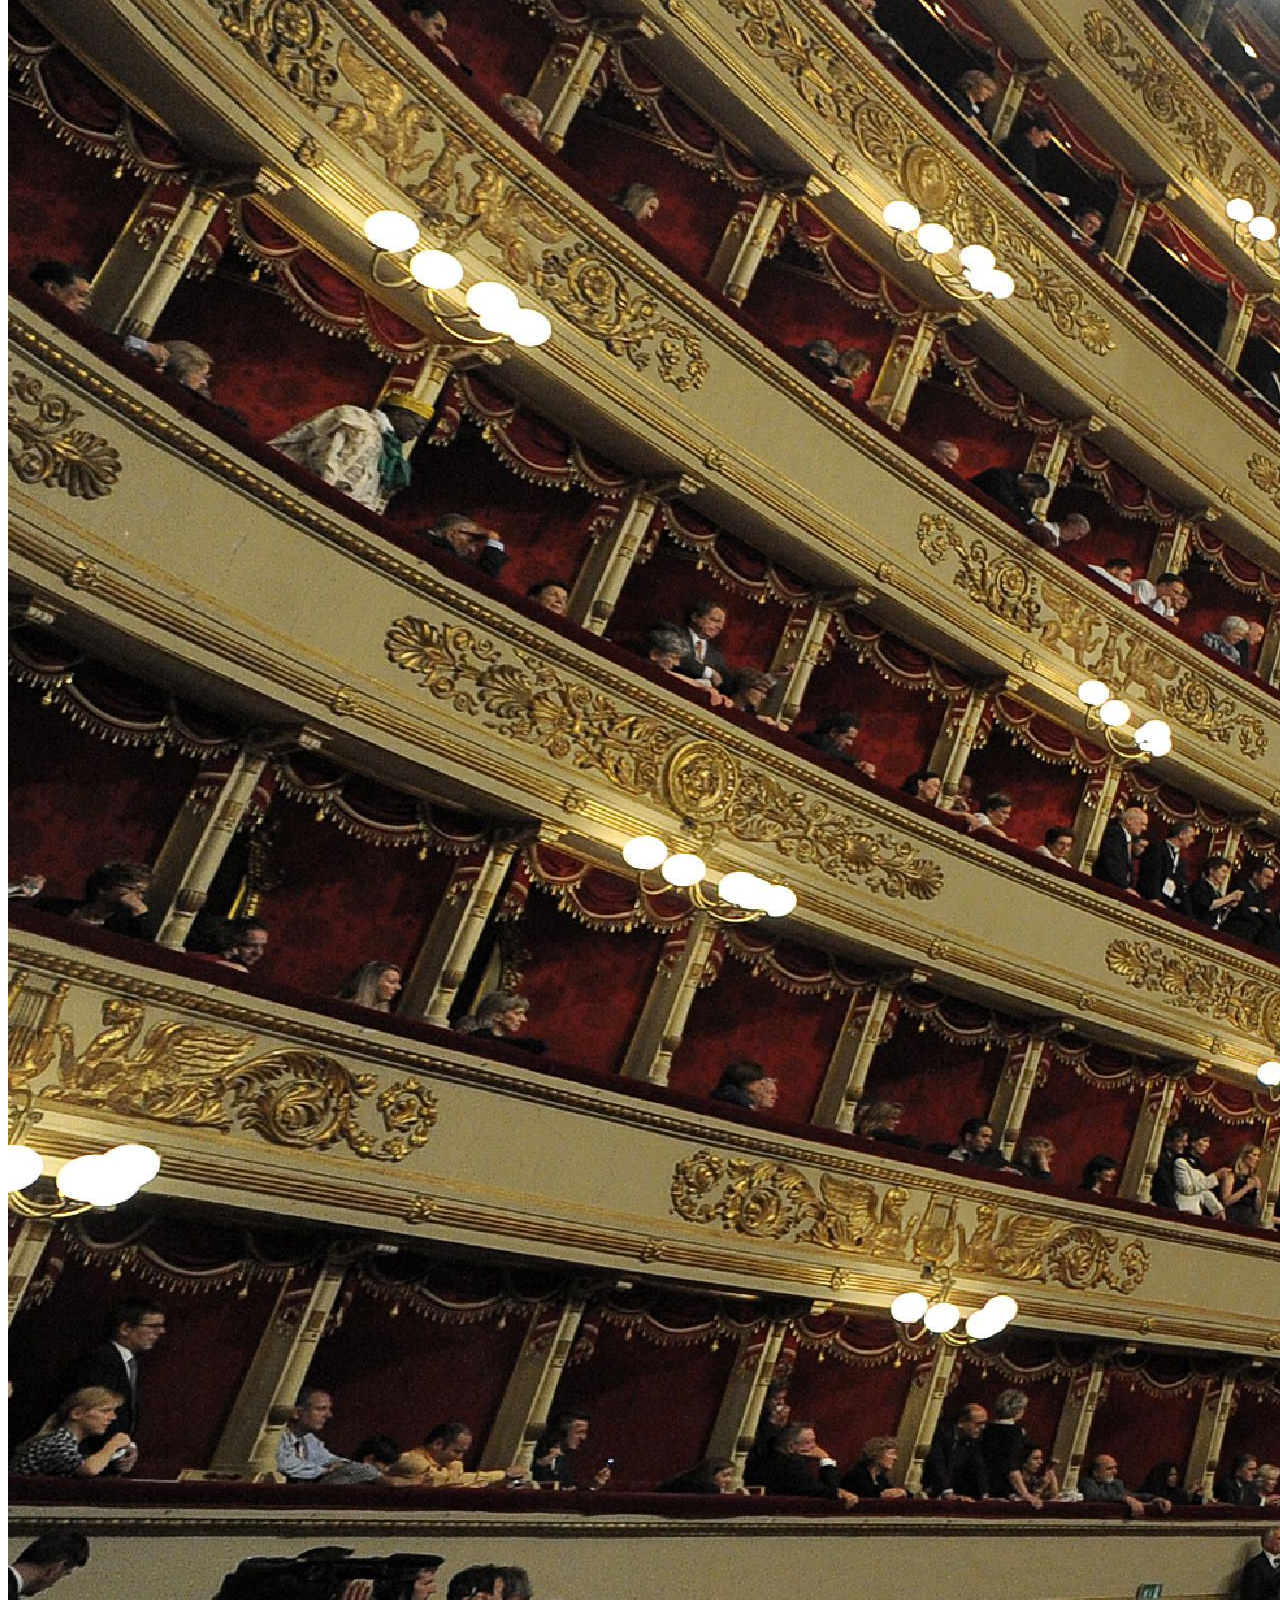
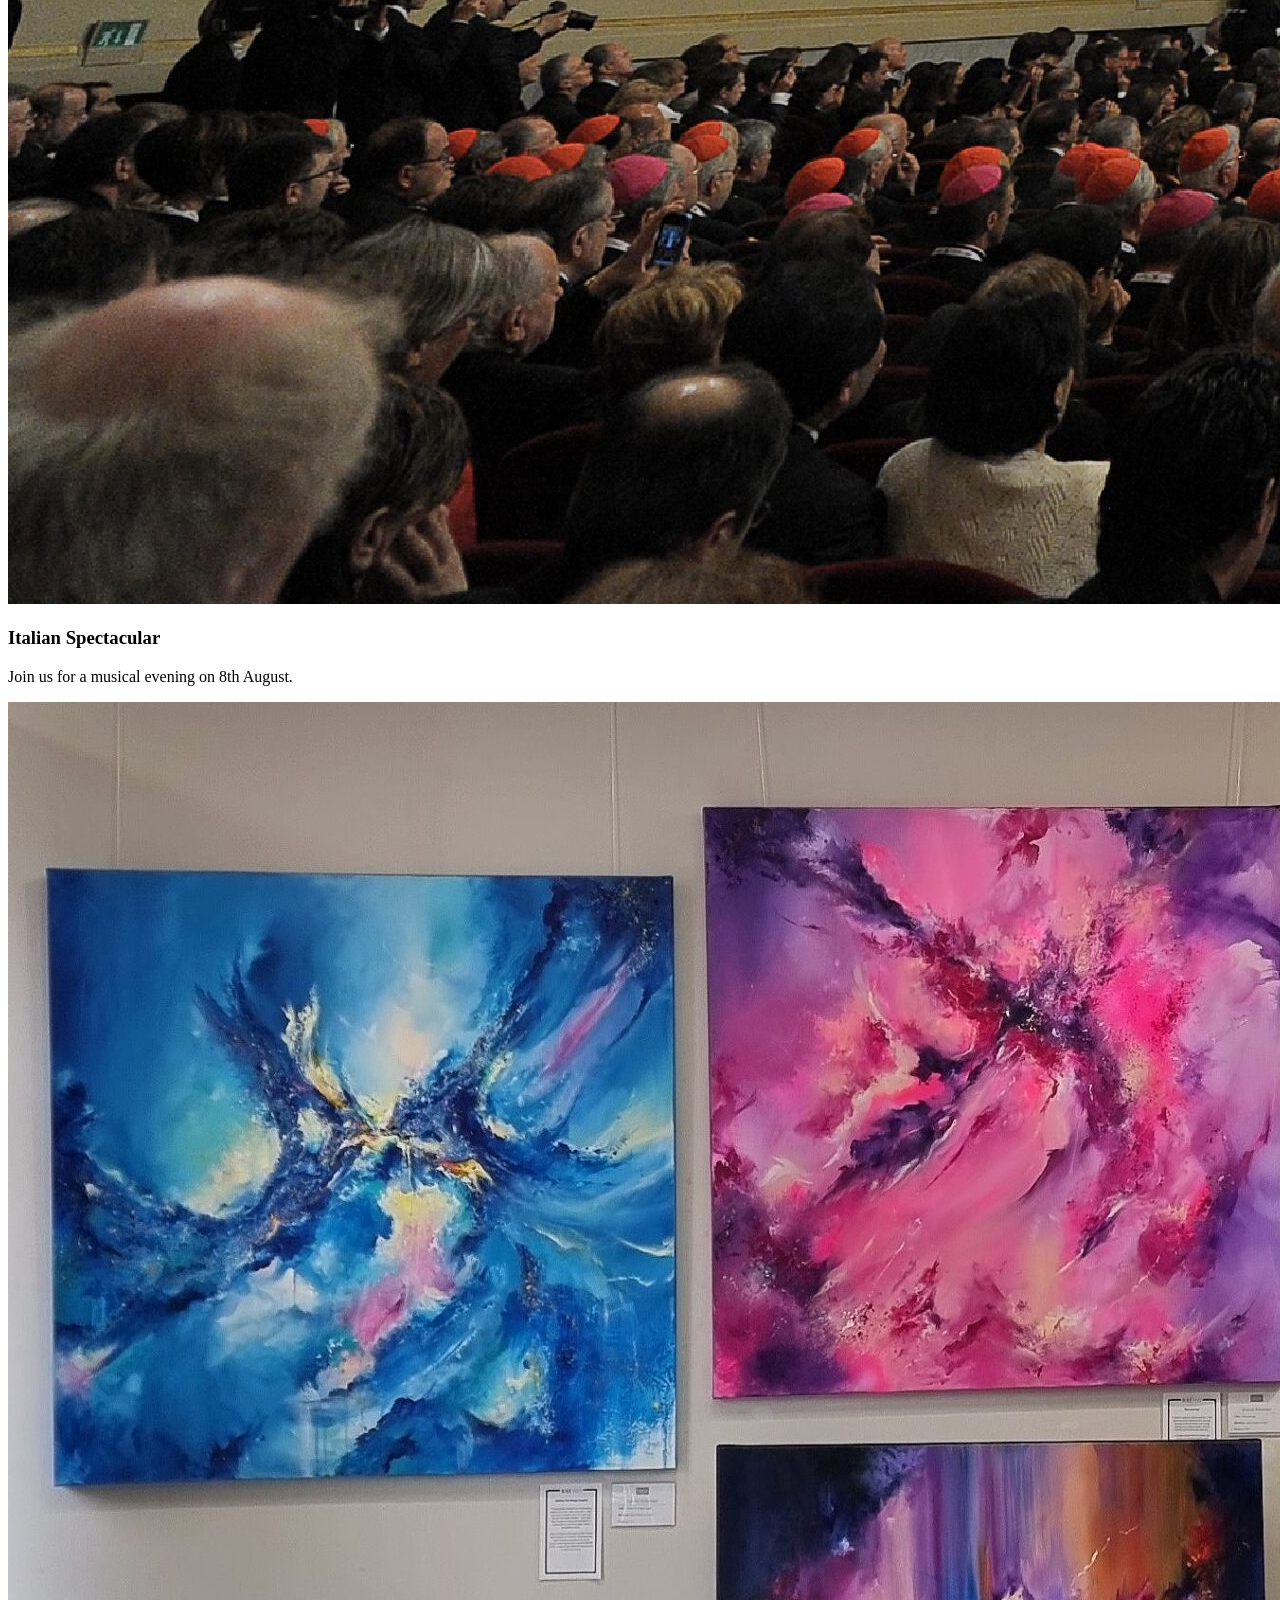
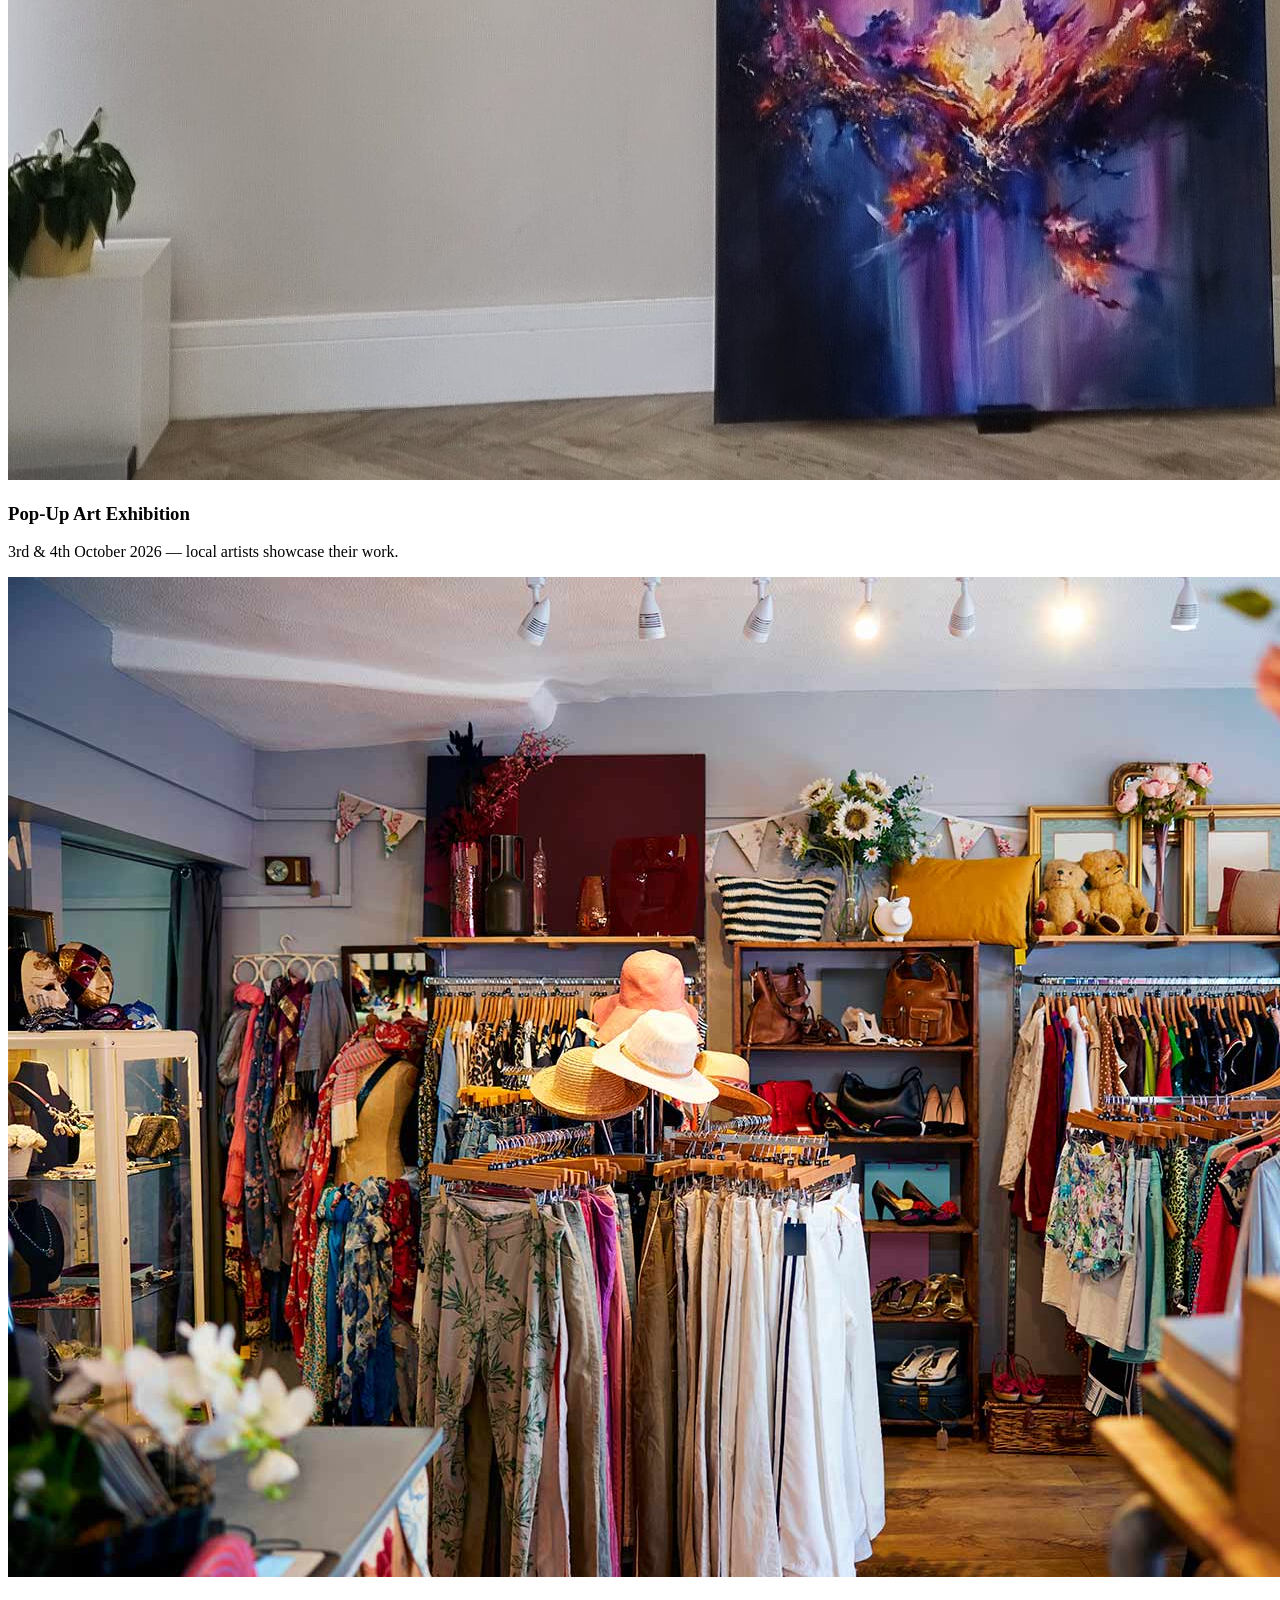
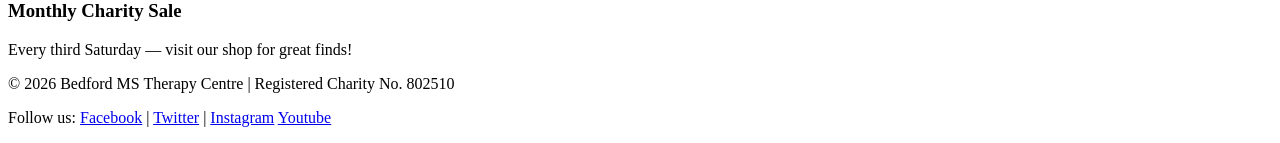
==== commit 96e87bed: "Pages un related to Index moved into a dedicated folder." ====
--- a/index.html
+++ b/index.html
@@ -3,30 +3,44 @@
 <head>
   <meta charset="UTF-8">
   <meta name="viewport" content="width=device-width, initial-scale=1.0">
-  <link rel="shortcut icon" type="image/jpg" href="images/favicon.ico" />
   <title>Bedford MS Therapy Centre</title>
 
+  <link rel="shortcut icon" type="image/jpg" href="images/favicon.ico" />
   <link rel="stylesheet" href="css/Main.css">
   <link rel="stylesheet" href="css/Index.css">
+    <style>
+    .icon {
+      width: 40px;
+      height: 40px;
+      object-fit: contain;
+    }
+    .brand {
+      display: flex;
+      align-items: center;
+      gap: 10px;
+    }
+  </style>
+  
 </head>
 
 <body>
 
-  <!-- NAVBAR -->
+ <!-- NAVBAR -->
   <nav class="navbar">
+    <div class="brand">
+    <img src="images/logo.webp" alt="Icon Logo" class="icon">
     <div class="logo">Bedford <span>MS Therapy Centre</span></div>
-
-    <input type="checkbox" id="menu-toggle">
-    <label for="menu-toggle" class="hamburger">&#9776;</label>
+    </div>
 
     <ul class="nav-links">
       <li><a href="index.html">Home</a></li>
-      <li><a href="about.html">About</a></li>
-      <li><a href="events.html">Events</a></li>
-      <li><a href="contact.html">Contact</a></li>
+      <li><a href="Pages/about.html">About</a></li>
+      <li><a href="Pages/events.html">Events</a></li>
+      <li><a href="Pages/shop.html">Shop</a></li>
+      <li><a href="Pages/contact.html">Contact</a></li>
     </ul>
 
-    <a href="donate.html" class="donate-btn">Donate</a>
+    <a href="Pages/donate.html" class="donate-btn">Donate</a>
   </nav>
 
   <!-- HERO -->
